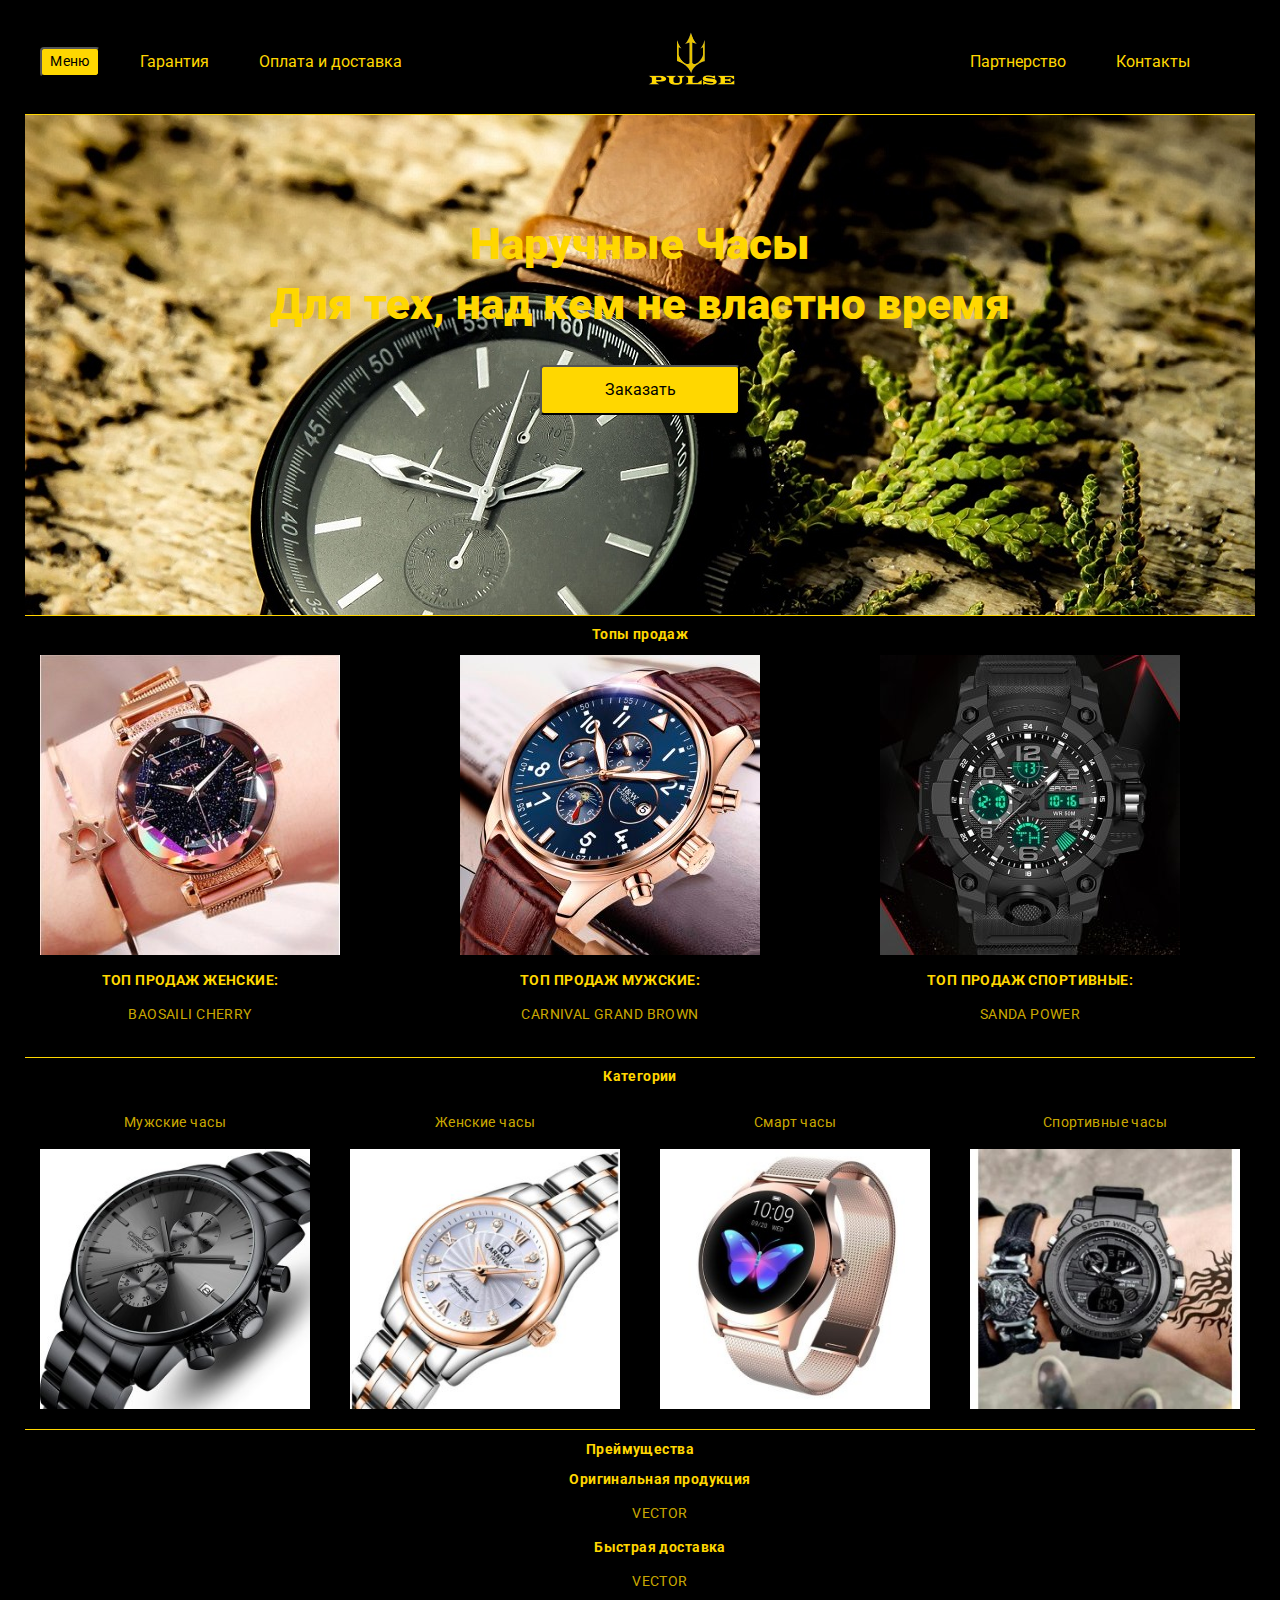
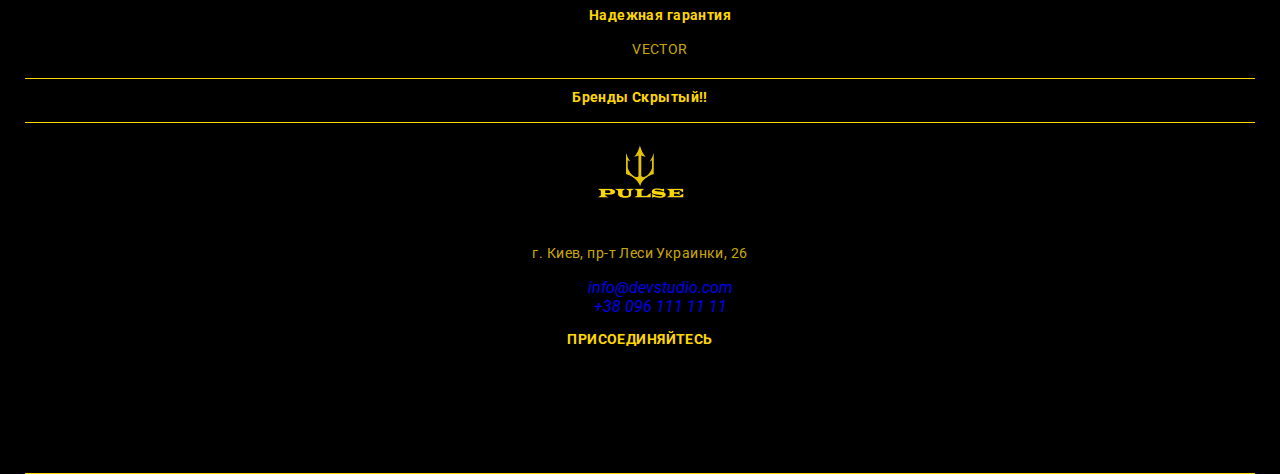
==== index.html @ 9d77862f "Позиционирование фильтров" ====
<!DOCTYPE html>
<html lang="ru">
<head>
    <meta charset="UTF-8">
    <meta http-equiv="X-UA-Compatible" content="IE=edge">
    <meta name="viewport" content="width=device-width, initial-scale=1.0">
    <title>Document</title>
    <link rel="stylesheet" href="https://cdnjs.cloudflare.com/ajax/libs/modern-normalize/1.1.0/modern-normalize.min.css">
    <link rel="stylesheet" href="./css/style.css">
    <link rel="preconnect" href="https://fonts.googleapis.com">
<link rel="preconnect" href="https://fonts.gstatic.com" crossorigin>
<link href="https://fonts.googleapis.com/css2?family=Roboto:wght@400;500;700;900&display=swap" rel="stylesheet">
</head>
<body>
    <Header class="header-position">
        <div class="container" >
        
            <nav class="navigation">
                <button class="header-button" type="button">
                    Меню
                </button>
                <ul class="nav-left">
                    <li class="nav-position" > <a href="">Гарантия</a></li>
                    <li class="nav-position"> <a href="">Оплата и доставка</a></li>
                 
                </ul>
              <a class="logo" href="./index.html">
                <img src="./icon/logo2.png" alt="Логотип Трезубец" width="100px" height="100px">
              </a>

                <ul class="nav-right">
                    <li class="nav-position"> <a href="">Партнерство</a></li>
                    <li class="nav-position"> <a href="">Контакты</a></li>
                </ul>
            </nav>

        
</div>
    </Header>

    <!-- HERO!!! -->
    <Section class="hero" >
            <div class="container">
                <div>
                    <h1 class="hero-title">Наручные Часы <br> Для тех, над кем не властно время</h1>
                </div>
                    
            <!-- <p class="hero-description">.</p> -->
            <button class="hero-button" type="button">Заказать</button>
        </div>
                </Section>
                <section>
            <div class="container">
            <h2>Топы продаж</h2>
            <div class="">
           <ul class="top">
               <li class="top-list"><a href="
                "><img src="./icon/girl.jpg" alt=""></a>
            <h3>ТОП ПРОДАЖ ЖЕНСКИЕ:</h3>
        <p>BAOSAILI CHERRY</p>
    </li>
    <li class="top-list"><a href="#"><img src="./icon/men.jpg" alt=""></a>
        <h3>ТОП ПРОДАЖ МУЖСКИЕ:</h3>
    <p>CARNIVAL GRAND BROWN</p>
</li>
<li class="top-list"><a href="#"> <img src="./icon/sport.jpg" alt=""></a>
    <h3>ТОП ПРОДАЖ СПОРТИВНЫЕ:</h3>
<p>SANDA POWER</p>
</li>
            </ul>
        </div>
        </div>
        </section>
   <div class="container">

    <section>
        <h2>Категории</h2>
        <ul class="filters">
            <il class="filters-img"> <a href="#"> 
            <p>Мужские часы </p>
                <img  src="./icon/cheetahmarsblack1-300x300.jpg" alt="" width="270px" height="260">
            </a></il>
            <il class="filters-img"> <a href="#"> 
            <p> Женские часы </p>
                <img  src="./icon/carnivalwhite2-300x300.jpg" alt="" width="270px" height="260">
            </a></il>
            <il class="filters-img"> <a href="#"> 
                <p> Смарт часы </p>
                <img  src="./icon/smartvipgirl4-300x300.jpg" alt="" width="270px" height="260">
            </a></il>
            <il class="filters-img"> <a href="#"> 
            <p>Спортивные часы  </p>
                <img  src="./icon/sandatattoo3-300x300.jpg" alt="" width="270px" height="260">
            </a></il>
        </ul>
    </section>
   </div>
<div class="container">
<section>
    <h2>Преймущества</h2>
    <ul>
        <li> 
            <h3>Оригинальная продукция </h3>
            <p>VECTOR</p>
        </li>
        <li> 
            <h3>Быстрая доставка</h3>
           <p>VECTOR</p>
        </li>
        <li> 
            <h3> Надежная гарантия </h3>
            <p>VECTOR</p>
        </li>
    </ul>
</section>

</div>
<div class="container">
    <section>
        <h2>Бренды Скрытый!!</h2>
        <ul>
            <li><a href="">

            </a></li>
            <li><a href="">

            </a></li>
            <li><a href="">

            </a></li>
        </ul>
    </section>
</div>
<div class="container">
    <footer class="my-footer">
        <div class="footer-content">
            <div>
                
                <a href="./index.html">
                    <img src="./icon/logo2.png" alt="Логотип Трезубец" width="100px" height="100px">
                  </a>

        <address>
            <p class="my-location">г. Киев, пр-т Леси Украинки, 26</p>
            <ul class="contacts-footer">
                <li><a class="contact-footer" href="mailto:info@devstudio.com;">info@devstudio.com</a></li>
                <li> <a class="contact-footer" href="tel:+380961111111;">+38 096 111 11 11</a></li>
            </ul>
        </address>
        </div>
        <div class="footer-icon">
            <h2>ПРИСОЕДИНЯЙТЕСЬ</h2>
            <ul class="icon-list-footer">
                <li><a class="footer-icon-list" href="#">
                        <svg width="20px" height="20px" class="network-footer">
                            <use href="./images/icons.svg#instagram" ></use>
                        </svg>
                    </a></li>
                <li><a class="footer-icon-list" href="#">
                        <svg width="20" height="20" class="network-footer">
                            <use href="./images/icons.svg#twitter"></use>
                        </svg>
                    </a></li>
                <li><a class="footer-icon-list" href="#">
                        <svg width="20px" height="20px" class="network-footer">
                            <use href="./images/icons.svg#facebook" ></use>
                        </svg>
                    </a></li>
                <li><a class="footer-icon-list" href="#">
                        <svg width="20px" height="20px" class="network-footer">
                            <use href="./images/icons.svg#linkedin" ></use>
                        </svg>
                    </a></li>
            </ul>
        </div>
        </div>
    </footer>
</div>
</body>
</html>
---- css/style.css ----
:root{
    --akcent-color:#ffd700;
    --secondary-txt-color:rgba(255,215, 0, 0.8);
    --hover-color:#020082;
    --bgc:#000;
   
}

body{
    background-color:var(--bgc);
    font-family: 'Roboto', sans-serif;
    text-align: center;

}

h2,h3{
color: var(--akcent-color);
font-style: normal;
font-weight: 700;
font-size: 14px;
line-height: 1.14;
letter-spacing: 0.03em;
}
h1{
   color: var(--akcent-color);
font-style: normal;
font-weight: 900;
font-size: 44px;
line-height:1.36;

}

p{
    color: rgba(255,215, 0, 0.8);
    font-family: 'Roboto';
font-style: normal;
font-weight: 400;
font-size: 14px;
line-height: 1.71;
letter-spacing: 0.03em;
}

ul {list-style: none;
    margin-top: 0px;
    
}
a{
    text-decoration: none; 
}

.container{
    display: inline-block;
    width: 1230px;
    margin-left: auto;
    margin-right: auto;
    padding-left: 15px;
    padding-right: 15px;
    /* padding-top: 15px; */
    margin: 0,auto;
    border-bottom: 1px solid var(--akcent-color);


}
.header-button{
    font-family: 'Roboto';
    font-style: normal;
    font-weight: 400;
    font-size: 14px;
    line-height: 1.71;
    letter-spacing: 0.03em;

    cursor: pointer;
    width: 60px;
    height: 30px;
    background-color: var(--akcent-color);
    color:var(--bgc);
    border-radius: 4px;
}
.header-button:hover,.header-button:focus{
    color: var(--hover-color);
    border: solid 1px var(--hover-color);
}
.header-position{
    padding-top: 10px;
    margin-left: auto;
    margin-right: auto;
    display:flex;
    align-items: center;
    
}
.navigation{
    margin-left: auto;
    margin-right: auto;
    display: flex;
    align-items:center;
}

.logo{

    margin-left: auto;
    margin-right: auto;
    
}

.nav-left{
    display:flex;
    margin-right: 100px;
    margin-bottom: 0px;
}

.nav-right{
    display:flex;
    margin-bottom: 0px;
    margin-left: 100px;

}
.nav-position{
    margin-right:50px;
    }
    .nav-position a{
        color: var(--akcent-color);
    }
    .nav-position a:hover,.nav-position a:focus{
        color:var(--hover-color);
    }

                                        /* HERO!!!! */
.hero{
    background-image:url(/icon/hero-bgc.jpg);
    height: 500px;
    display:inline-block;
    margin-left: auto;
    margin-right: auto;
    text-align:center;

}

.hero-title{
    margin-top: 100px;
    margin-bottom: 30px;
    display:inline-block;
    
    
    margin-left: auto;
    margin-right: auto;
}
.hero-button{
display: inline-block;
margin-bottom: 200px;
margin-left: auto;
    margin-right: auto;
    cursor: pointer;
    width: 200px;
    height: 50px;
    background-color: var(--akcent-color);
    color:var(--bgc);
    border-radius: 4px;
}

                     /* TOP!!!!!! */
.top{
    display: flex;
    margin-left: auto;
    margin-right: auto;
    padding-left: 0px;
   
}
.top-list{
    margin-right: 120px;
}
.top-list:nth-child(3){
    margin-right: 0px;
}
 
                                          /* Категории!!!!!!!!! */

.filters{
    display: flex;
    padding-left: 0px;
    margin-left: auto;
    margin-right: auto;
}
.filters-img{
    margin-right: 40px;
}
.filters-img:last-child{
margin-right: 0px;
}
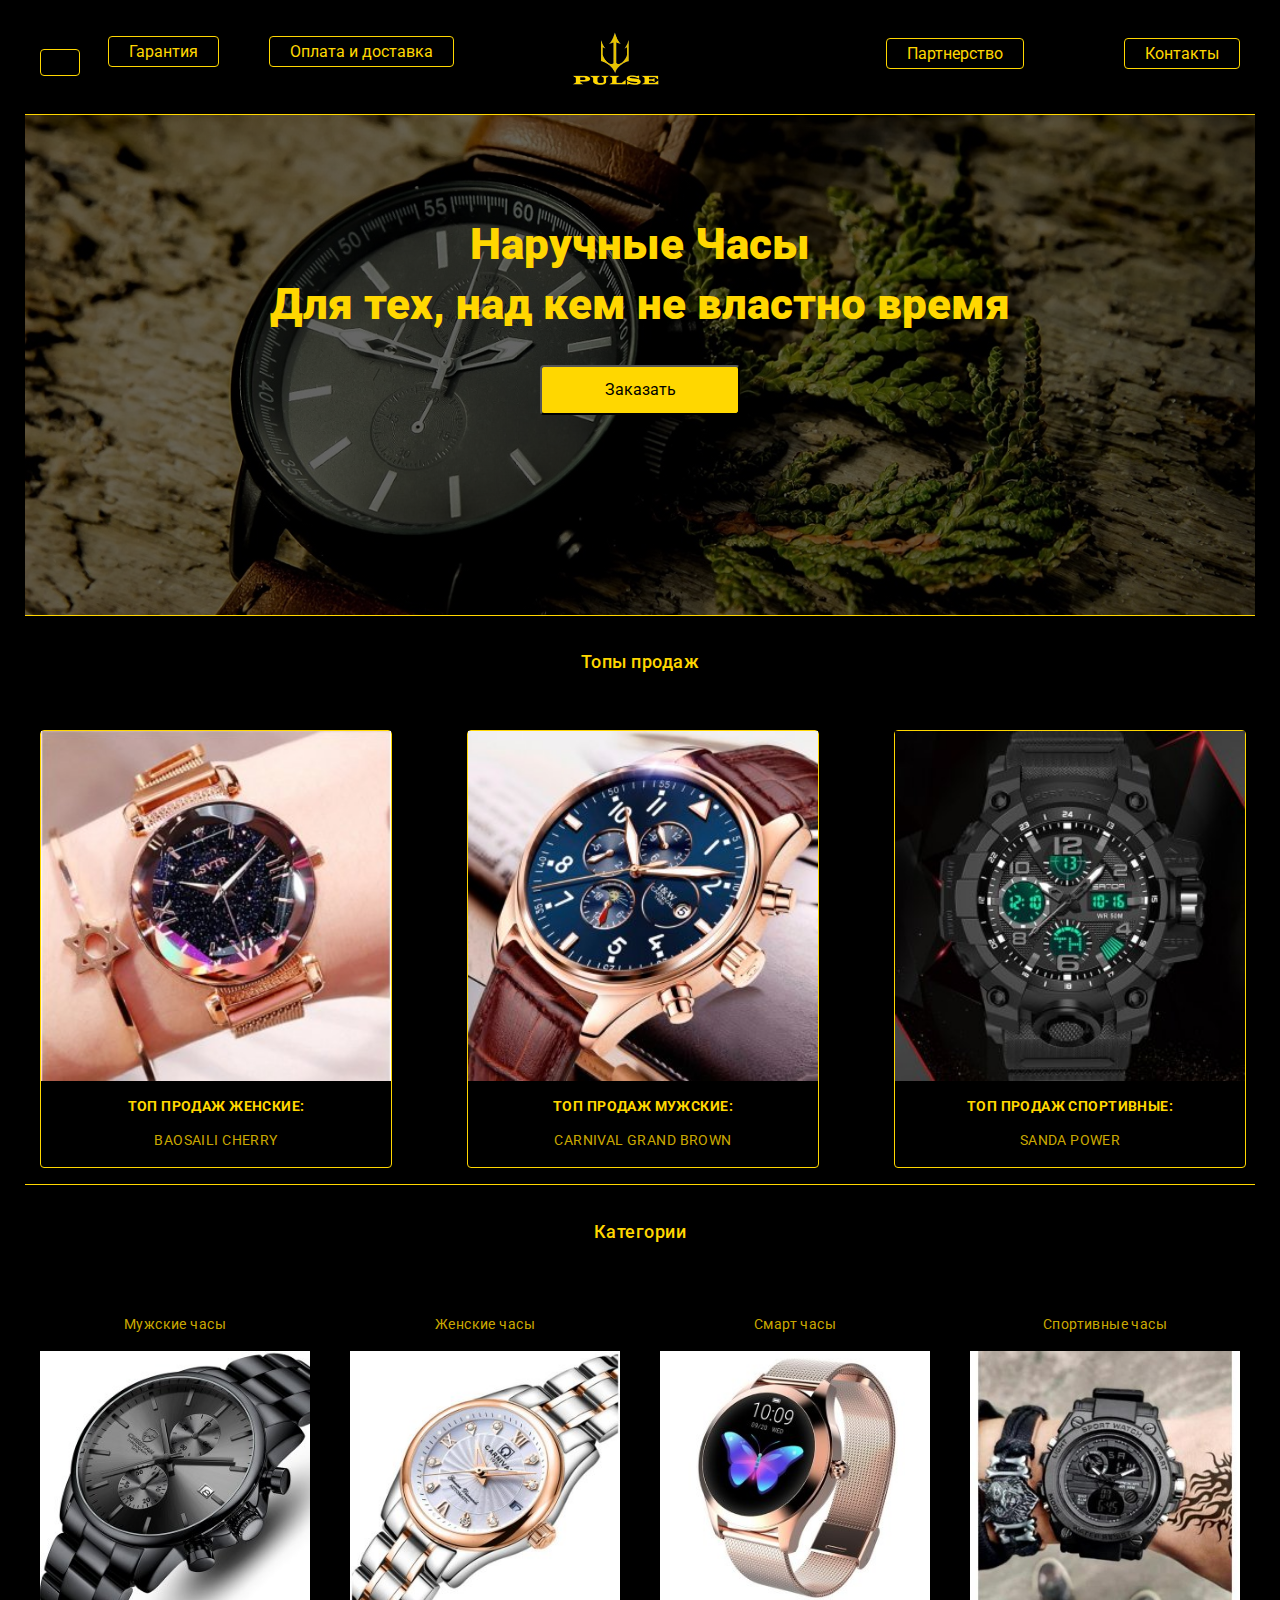
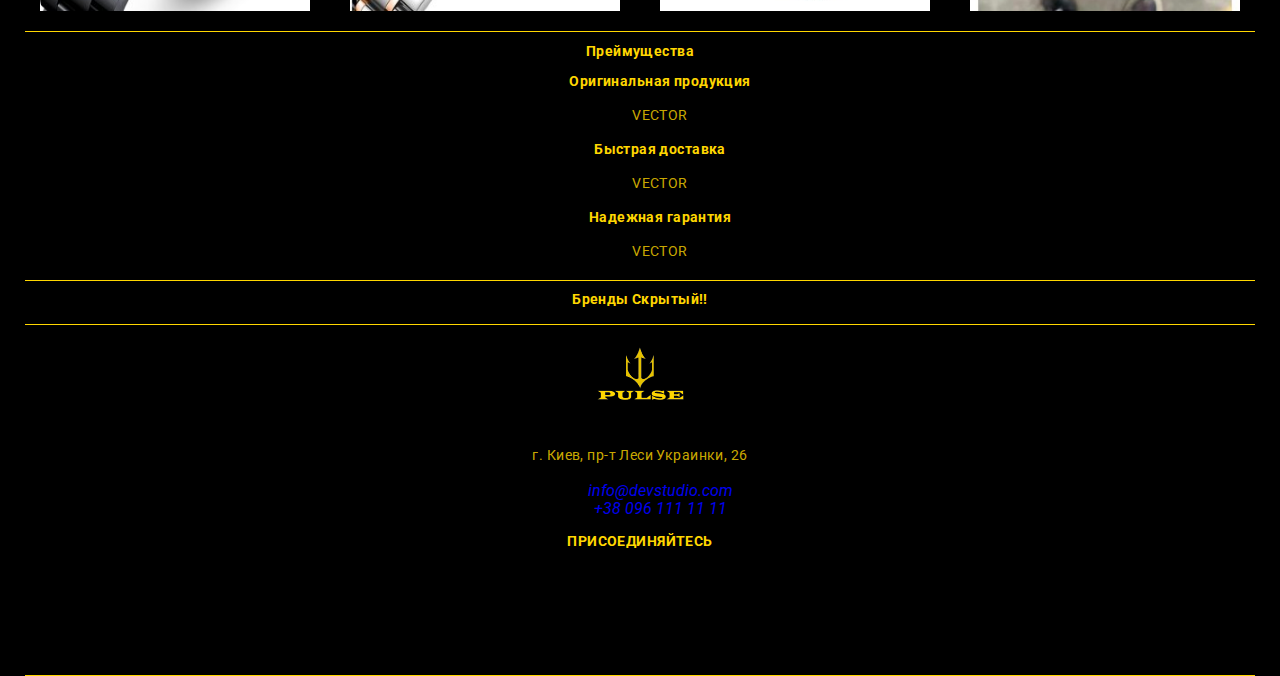
==== commit 0dcdb5a7: "Позиционирование по макету." ====
--- a/index.html
+++ b/index.html
@@ -17,11 +17,11 @@
         
             <nav class="navigation">
                 <button class="header-button" type="button">
-                    Меню
+                    
                 </button>
                 <ul class="nav-left">
-                    <li class="nav-position" > <a href="">Гарантия</a></li>
-                    <li class="nav-position"> <a href="">Оплата и доставка</a></li>
+                    <li class="nav-position garanty" > <a class="nav-garanty button" href="">Гарантия</a></li>
+                    <li class="nav-position dilevery"> <a class="nav-dilevery button" href="">Оплата и доставка</a></li>
                  
                 </ul>
               <a class="logo" href="./index.html">
@@ -29,8 +29,8 @@
               </a>
 
                 <ul class="nav-right">
-                    <li class="nav-position"> <a href="">Партнерство</a></li>
-                    <li class="nav-position"> <a href="">Контакты</a></li>
+                    <li class="nav-position "> <a class="nav-partner button" href="">Партнерство</a></li>
+                    <li class="nav-position "> <a class="nav-contact button" href="">Контакты</a></li>
                 </ul>
             </nav>
 
@@ -51,31 +51,30 @@
                 </Section>
                 <section>
             <div class="container">
-            <h2>Топы продаж</h2>
-            <div class="">
+            <h2 class="top-titile">Топы продаж</h2>
+
            <ul class="top">
                <li class="top-list"><a href="
-                "><img src="./icon/girl.jpg" alt=""></a>
-            <h3>ТОП ПРОДАЖ ЖЕНСКИЕ:</h3>
+                "><img src="./icon/girl.jpg" alt="Часы Женские" width="350px" height="350px" ></a>
+            <h3 >ТОП ПРОДАЖ ЖЕНСКИЕ:</h3>
         <p>BAOSAILI CHERRY</p>
     </li>
-    <li class="top-list"><a href="#"><img src="./icon/men.jpg" alt=""></a>
+    <li class="top-list"><a href="#"><img src="./icon/men.jpg" alt="Часы Мужские" width="350px" height="350px"></a>
         <h3>ТОП ПРОДАЖ МУЖСКИЕ:</h3>
     <p>CARNIVAL GRAND BROWN</p>
 </li>
-<li class="top-list"><a href="#"> <img src="./icon/sport.jpg" alt=""></a>
+<li class="top-list"><a href="#"> <img src="./icon/sport.jpg" alt="Часы Спортивные" width="350px" height="350px"></a>
     <h3>ТОП ПРОДАЖ СПОРТИВНЫЕ:</h3>
 <p>SANDA POWER</p>
 </li>
             </ul>
-        </div>
+        
         </div>
         </section>
    <div class="container">
-
-    <section>
-        <h2>Категории</h2>
-        <ul class="filters">
+    <section class="filters" >
+        <h2 class="filters-title">Категории</h2>
+        <ul class="filters-list">
             <il class="filters-img"> <a href="#"> 
             <p>Мужские часы </p>
                 <img  src="./icon/cheetahmarsblack1-300x300.jpg" alt="" width="270px" height="260">
--- a/css/style.css
+++ b/css/style.css
@@ -47,6 +47,26 @@
 a{
     text-decoration: none; 
 }
+.button{
+    width: 40px;
+    height: 27px;
+    border:1px solid var(--akcent-color);
+    border-radius: 4px;
+    padding: 10px 20px;
+}
+.button:hover,.button:focus{
+color: var(--hover-color);
+border-color: var(--hover-color);
+}
+
+.header-position{
+    padding-top: 10px;
+    margin-left: auto;
+    margin-right: auto;
+    display:flex;
+    align-items: center;
+    
+}
 
 .container{
     display: inline-block;
@@ -55,7 +75,6 @@
     margin-right: auto;
     padding-left: 15px;
     padding-right: 15px;
-    /* padding-top: 15px; */
     margin: 0,auto;
     border-bottom: 1px solid var(--akcent-color);
 
@@ -69,10 +88,13 @@
     line-height: 1.71;
     letter-spacing: 0.03em;
 
+    margin-right: 28px;
     cursor: pointer;
-    width: 60px;
-    height: 30px;
-    background-color: var(--akcent-color);
+    width: 40px;
+    height: 27px;
+
+   border: 1px solid var(--akcent-color);
+   background-color:var(--bgc);
     color:var(--bgc);
     border-radius: 4px;
 }
@@ -80,14 +102,7 @@
     color: var(--hover-color);
     border: solid 1px var(--hover-color);
 }
-.header-position{
-    padding-top: 10px;
-    margin-left: auto;
-    margin-right: auto;
-    display:flex;
-    align-items: center;
-    
-}
+
 .navigation{
     margin-left: auto;
     margin-right: auto;
@@ -95,28 +110,60 @@
     align-items:center;
 }
 
+.garanty{
+    margin-right: 50px;
+}
+.nav-garanty{
+    width: 100px;
+    height: 26px;
+padding:5px 20px ;
+}
+.dilevery{
+    /* margin-right: 120px; */
+}
+.nav-dilevery{
+padding:5px 20px ;
+
+}
+
 .logo{
 
-    margin-left: auto;
-    margin-right: auto;
+    margin-right:auto;
+    margin-left: auto;
     
 }
 
 .nav-left{
     display:flex;
-    margin-right: 100px;
-    margin-bottom: 0px;
+ padding:0px;
+ margin-bottom: 20px;
 }
 
 .nav-right{
     display:flex;
-    margin-bottom: 0px;
-    margin-left: 100px;
-
-}
+    margin-left: auto;
+    padding: 0px;
+    
+
+}
+.nav-partner{
+   margin-right: 100px;
+    padding:5px 20px ;
+
+}
+.nav-contact{
+    padding:5px 20px ;
+
+}
+
+
 .nav-position{
-    margin-right:50px;
+   padding:0 px
+   ;
     }
+
+
+
     .nav-position a{
         color: var(--akcent-color);
     }
@@ -126,11 +173,16 @@
 
                                         /* HERO!!!! */
 .hero{
-    background-image:url(/icon/hero-bgc.jpg);
+    
+    
+    background-image:  linear-gradient(rgba(0, 0, 0, 0.6),rgba(0, 0, 0, 0.6)),url(/icon/hero-bgc.jpg) ;
+    background-repeat: no-repeat;
+    background-position: center;
+    background-size: cover;
+
     height: 500px;
     display:inline-block;
-    margin-left: auto;
-    margin-right: auto;
+   
     text-align:center;
 
 }
@@ -165,16 +217,44 @@
     padding-left: 0px;
    
 }
+.top-titile{
+    font-family: 'Roboto';
+    font-style: normal;
+    font-weight: 500;
+    font-size: 18px;
+    line-height: 1.9;
+    letter-spacing: 0.03em;
+    margin-top: 30px;
+    margin-bottom: 50px;
+}
 .top-list{
-    margin-right: 120px;
+    margin-right: 75px;
+    border: solid 1px var(--akcent-color);
+    border-radius: 4px;
 }
 .top-list:nth-child(3){
     margin-right: 0px;
 }
  
                                           /* Категории!!!!!!!!! */
-
 .filters{
+    
+    margin-left: auto;
+    margin-right: auto;
+}
+.filters-title{
+    font-family: 'Roboto';
+    font-style: normal;
+    font-weight: 500;
+    font-size: 18px;
+    line-height: 1.9;
+    letter-spacing: 0.03em;
+    margin-top: 30px;
+    margin-bottom: 50px;
+
+}
+
+.filters-list{
     display: flex;
     padding-left: 0px;
     margin-left: auto;
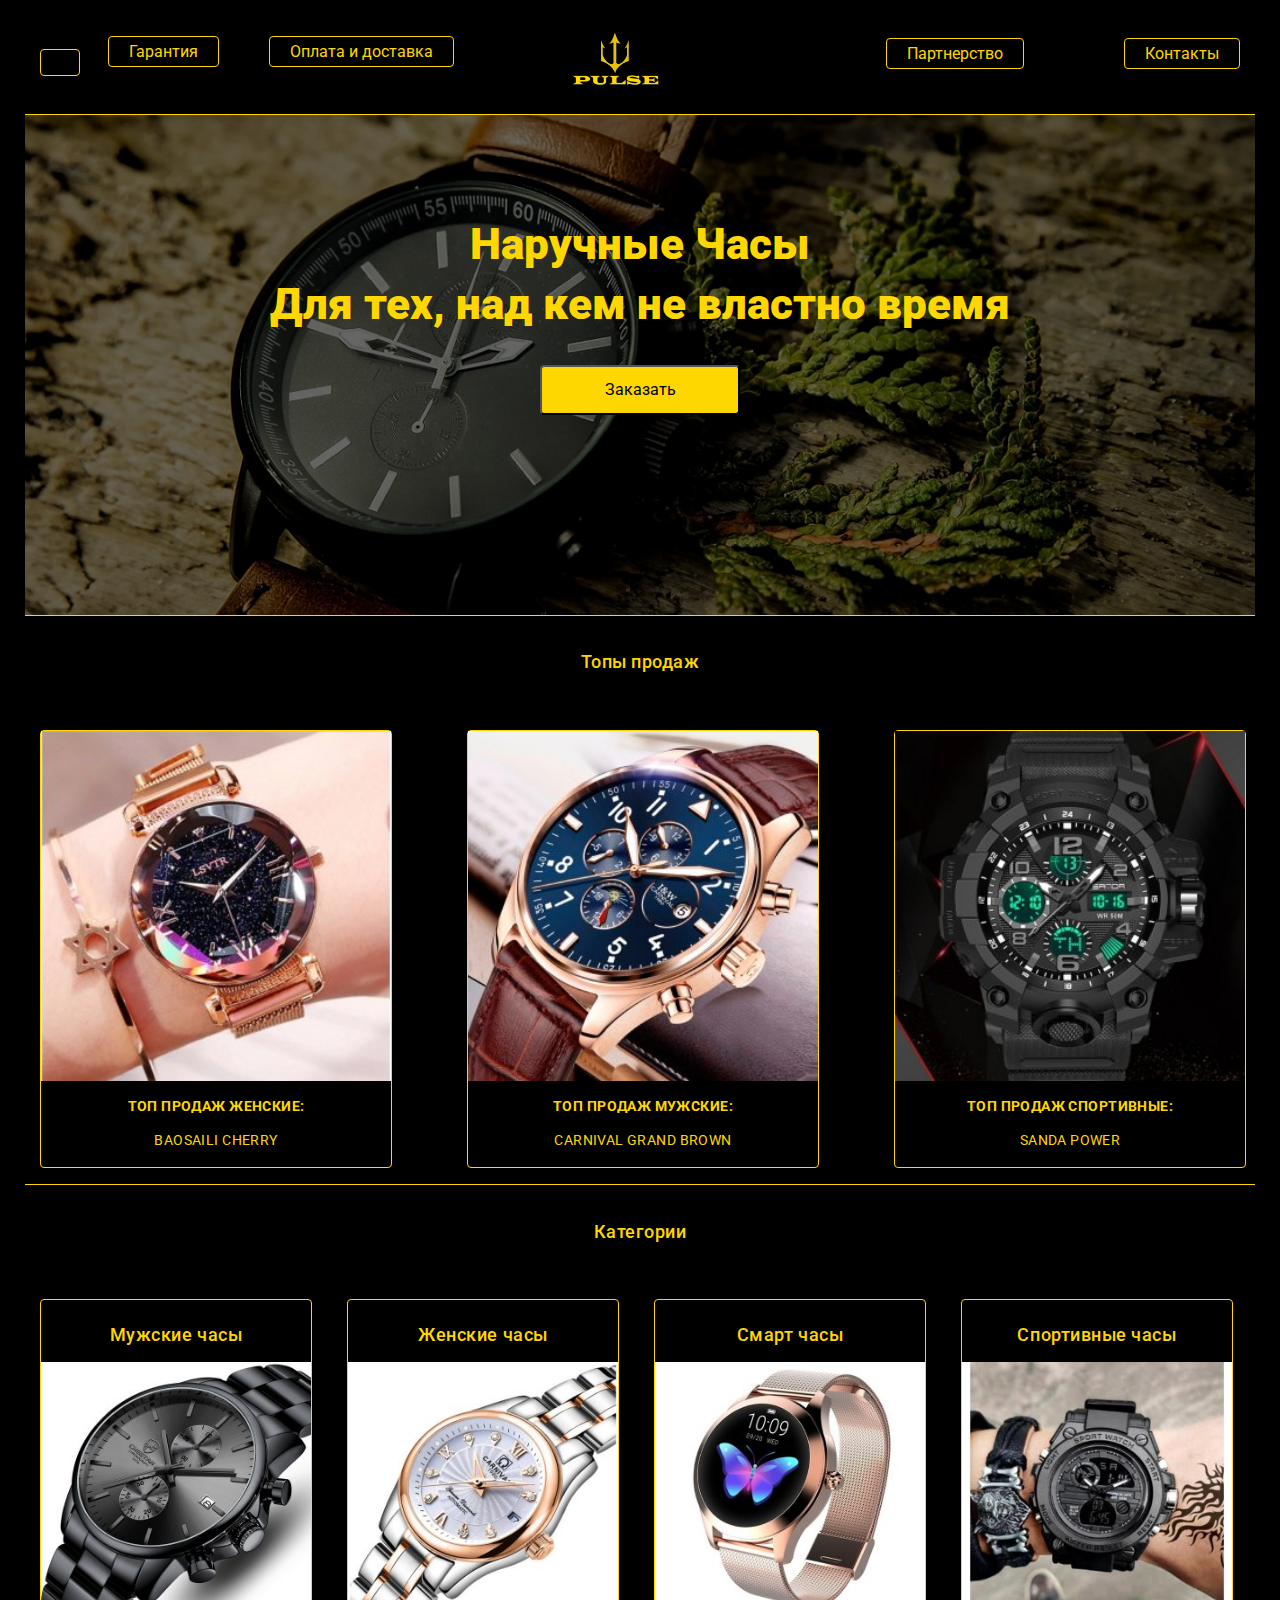
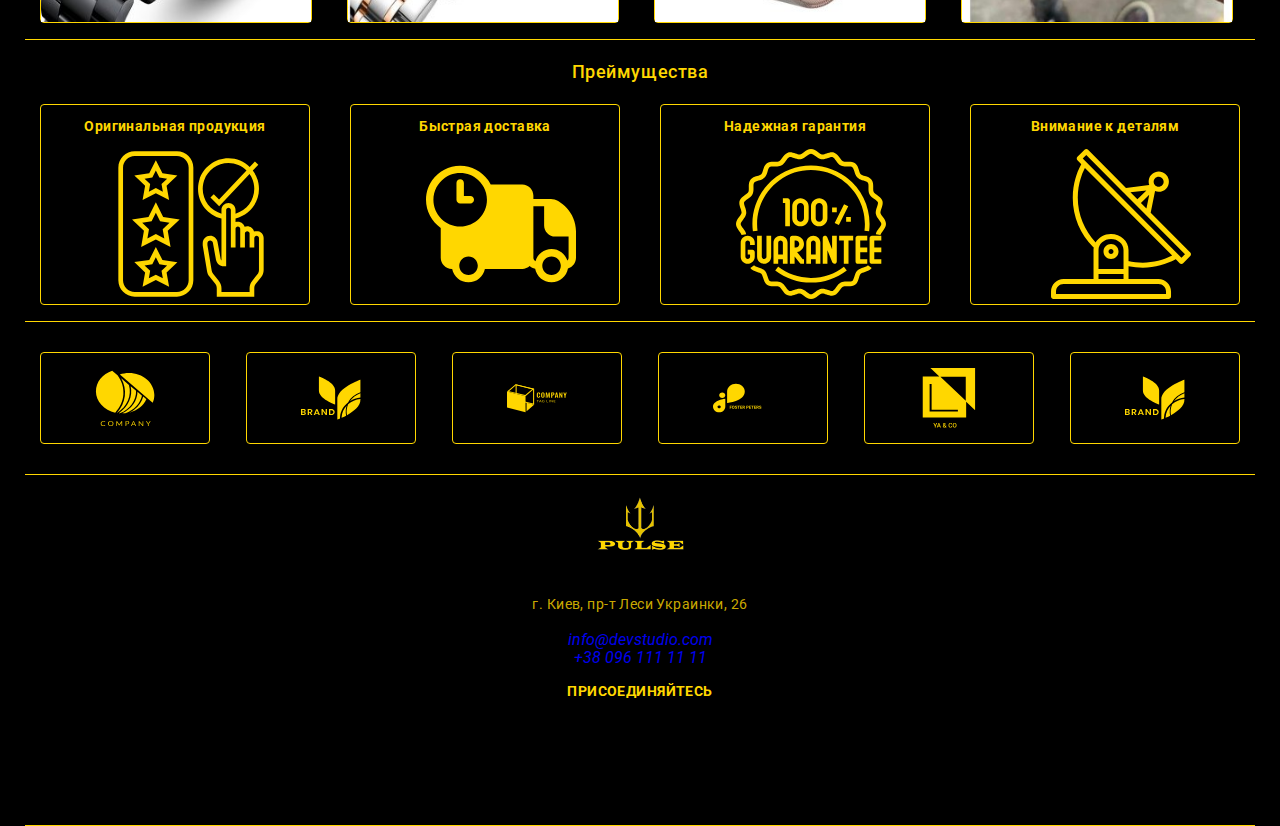
==== commit 5d23d414: "Закончен блок бренды" ====
--- a/index.html
+++ b/index.html
@@ -51,89 +51,152 @@
                 </Section>
                 <section>
             <div class="container">
-            <h2 class="top-titile">Топы продаж</h2>
+            <h2 class="top-titile  title">Топы продаж</h2>
 
            <ul class="top">
-               <li class="top-list"><a href="
-                "><img src="./icon/girl.jpg" alt="Часы Женские" width="350px" height="350px" ></a>
-            <h3 >ТОП ПРОДАЖ ЖЕНСКИЕ:</h3>
-        <p>BAOSAILI CHERRY</p>
+               <li class="top-list"><a class="top-link" href="
+                "><img src="./icon/girl.jpg" alt="Часы Женские" width="350px" height="350px" >
+            <h3  class="top-kard"  >ТОП ПРОДАЖ ЖЕНСКИЕ:</h3>
+        <p class="top-deskription" >BAOSAILI CHERRY</p>
+    </a>
     </li>
-    <li class="top-list"><a href="#"><img src="./icon/men.jpg" alt="Часы Мужские" width="350px" height="350px"></a>
-        <h3>ТОП ПРОДАЖ МУЖСКИЕ:</h3>
-    <p>CARNIVAL GRAND BROWN</p>
+    <li class="top-list"><a class="top-link" href="#"><img src="./icon/men.jpg" alt="Часы Мужские" width="350px" height="350px">
+        <h3 class="top-kard" >ТОП ПРОДАЖ МУЖСКИЕ:</h3>
+    <p class="top-deskription" >CARNIVAL GRAND BROWN</p>
+</a>
 </li>
-<li class="top-list"><a href="#"> <img src="./icon/sport.jpg" alt="Часы Спортивные" width="350px" height="350px"></a>
-    <h3>ТОП ПРОДАЖ СПОРТИВНЫЕ:</h3>
-<p>SANDA POWER</p>
+<li class="top-list"><a class="top-link" href="#"> <img src="./icon/sport.jpg" alt="Часы Спортивные" width="350px" height="350px">
+    <h3 class="top-kard" >ТОП ПРОДАЖ СПОРТИВНЫЕ:</h3>
+<p class="top-deskription" >SANDA POWER</p>
+</a>
 </li>
             </ul>
         
         </div>
         </section>
-   <div class="container">
-    <section class="filters" >
-        <h2 class="filters-title">Категории</h2>
+        <section class="filters" >
+        <div class="container">
+        <h2 class="filters-title title">Категории</h2>
         <ul class="filters-list">
-            <il class="filters-img"> <a href="#"> 
-            <p>Мужские часы </p>
-                <img  src="./icon/cheetahmarsblack1-300x300.jpg" alt="" width="270px" height="260">
-            </a></il>
-            <il class="filters-img"> <a href="#"> 
-            <p> Женские часы </p>
-                <img  src="./icon/carnivalwhite2-300x300.jpg" alt="" width="270px" height="260">
-            </a></il>
-            <il class="filters-img"> <a href="#"> 
-                <p> Смарт часы </p>
-                <img  src="./icon/smartvipgirl4-300x300.jpg" alt="" width="270px" height="260">
-            </a></il>
-            <il class="filters-img"> <a href="#"> 
-            <p>Спортивные часы  </p>
-                <img  src="./icon/sandatattoo3-300x300.jpg" alt="" width="270px" height="260">
+            <il class="filters-obgect"> <a  class="filters-link" href="#"> 
+            <p  class="filters-description title">Мужские часы </p>
+                <img class="filters-img" src="./icon/cheetahmarsblack1-300x300.jpg" alt="" width="270px" height="260">
+            </a></il>
+            <il class="filters-obgect"> <a class="filters-link" href="#"> 
+            <p class="filters-description title"> Женские часы </p>
+                <img class="filters-img" src="./icon/carnivalwhite2-300x300.jpg" alt="" width="270px" height="260">
+            </a></il>
+            <il class="filters-obgect"> <a class="filters-link" href="#"> 
+                <p class="filters-description title"> Смарт часы </p>
+                <img class="filters-img" src="./icon/smartvipgirl4-300x300.jpg" alt="" width="270px" height="260">
+            </a></il>
+            <il class="filters-obgect"> <a class="filters-link" href="#"> 
+            <p class="filters-description title">Спортивные часы  </p>
+                <img class="filters-img" src="./icon/sandatattoo3-300x300.jpg" alt="" width="270px" height="260">
             </a></il>
         </ul>
+    </div>
     </section>
-   </div>
-<div class="container">
-<section>
-    <h2>Преймущества</h2>
-    <ul>
-        <li> 
-            <h3>Оригинальная продукция </h3>
-            <p>VECTOR</p>
-        </li>
-        <li> 
-            <h3>Быстрая доставка</h3>
-           <p>VECTOR</p>
-        </li>
-        <li> 
-            <h3> Надежная гарантия </h3>
-            <p>VECTOR</p>
+    <section class="advantages" >
+    <div class="container">
+    <h2 class="advantages-title title" >Преймущества</h2>
+    <ul class="advantages-list">
+        <li class="advantages-card"> 
+            <h3  class="advantages-deskription">Оригинальная продукция </h3>
+            <div class="advantages-svg">
+                <svg>
+                    <use class="advantages-icon" href="./svg/sprite.svg#product-best">
+                        
+                    </use>
+                </svg>
+            </div>
+        </li>
+        <li class="advantages-card"> 
+            <h3 class="advantages-deskription">Быстрая доставка</h3>
+           <div class="advantages-svg">
+            <svg>
+                <use class="advantages-icon" href="./svg/sprite.svg#delivery">
+                
+                </use>
+            </svg>
+           </div>
+        </li>
+        <li class="advantages-card"> 
+            <h3 class="advantages-deskription"> Надежная гарантия </h3>
+            <div class="advantages-svg">
+                <svg>
+                    <use class="advantages-icon" href="./svg/sprite.svg#guarantee">
+                        
+                    </use>
+                </svg>
+            </div>
+        </li>
+        <li class="advantages-card"> 
+            <h3 class="advantages-deskription"> Внимание к деталям </h3>
+            <div class="advantages-svg">
+                <svg>
+                    <use class="advantages-icon" href="./svg/sprite.svg#antenna">
+                        
+                    </use>
+                </svg>
+            </div>
         </li>
     </ul>
+</div>
 </section>
 
-</div>
-<div class="container">
-    <section>
-        <h2>Бренды Скрытый!!</h2>
-        <ul>
-            <li><a href="">
-
-            </a></li>
-            <li><a href="">
-
-            </a></li>
-            <li><a href="">
-
+<section class="brand">
+        <div class="container">
+        <h2 class="visually-hidden " >Бренды Скрытый!!</h2>
+        <ul class="brand-list">
+            <li class="brand-card" >
+
+                <a class="brand-link"  href="">
+
+                  
+<svg class="brand-logo" >
+    <use  href="./svg/sprite.svg#gr1"  ></use>
+</svg>
+
+            </a>
+        </li>
+
+            <li class="brand-card"><a class="brand-link" href="">
+                <svg class="brand-logo">
+                    <use  href="./svg/sprite.svg#gr2"  ></use>
+                </svg>
+            </a></li>
+
+            <li class="brand-card"><a class="brand-link" href="">
+                <svg class="brand-logo">
+                    <use  href="./svg/sprite.svg#gr3"  ></use>
+                </svg>
+            </a></li>
+
+            <li class="brand-card"><a class="brand-link" href="">
+                <svg class="brand-logo">
+                    <use  href="./svg/sprite.svg#gr4"  ></use>
+                </svg>
+            </a></li>
+
+            <li class="brand-card"><a class="brand-link" href="">
+                <svg class="brand-logo">
+                    <use  href="./svg/sprite.svg#gr5"  ></use>
+                </svg>
+            </a></li>
+
+            <li class="brand-card"><a class="brand-link" href="">
+                <svg class="brand-logo">
+                    <use  href="./svg/sprite.svg#gr2"  ></use>
+                </svg>
             </a></li>
         </ul>
+    </div>
     </section>
-</div>
 <div class="container">
     <footer class="my-footer">
-        <div class="footer-content">
-            <div>
+      
+            <div class="footer-content">
                 
                 <a href="./index.html">
                     <img src="./icon/logo2.png" alt="Логотип Трезубец" width="100px" height="100px">
@@ -172,7 +235,7 @@
                     </a></li>
             </ul>
         </div>
-        </div>
+        
     </footer>
 </div>
 </body>
--- a/css/style.css
+++ b/css/style.css
@@ -1,9 +1,9 @@
 :root{
     --akcent-color:#ffd700;
     --secondary-txt-color:rgba(255,215, 0, 0.8);
-    --hover-color:#020082;
+    --hover-color:red;
     --bgc:#000;
-   
+    /* #020082 */
 }
 
 body{
@@ -42,6 +42,7 @@
 
 ul {list-style: none;
     margin-top: 0px;
+    padding-left: 0px;
     
 }
 a{
@@ -57,6 +58,29 @@
 .button:hover,.button:focus{
 color: var(--hover-color);
 border-color: var(--hover-color);
+}
+
+.visually-hidden {
+    position: absolute;
+    width: 1px;
+    height: 1px;
+    margin: -1px;
+    border: 0;
+    padding: 0;
+    white-space: nowrap;
+    clip-path: inset(100%);
+    clip: rect(0 0 0 0);
+    overflow: hidden;
+  }
+
+.title{
+    font-family: 'Roboto';
+    font-style: normal;
+    font-weight: 500;
+    font-size: 18px;
+    line-height: 1.9;
+    letter-spacing: 0.03em;
+
 }
 
 .header-position{
@@ -156,13 +180,10 @@
 
 }
 
-
 .nav-position{
    padding:0 px
    ;
     }
-
-
 
     .nav-position a{
         color: var(--akcent-color);
@@ -218,51 +239,155 @@
    
 }
 .top-titile{
-    font-family: 'Roboto';
-    font-style: normal;
-    font-weight: 500;
-    font-size: 18px;
-    line-height: 1.9;
-    letter-spacing: 0.03em;
     margin-top: 30px;
     margin-bottom: 50px;
 }
 .top-list{
     margin-right: 75px;
-    border: solid 1px var(--akcent-color);
-    border-radius: 4px;
+   
 }
 .top-list:nth-child(3){
     margin-right: 0px;
+}
+.top-link{
+    display: inline-block;
+    color: var(--akcent-color);
+    border: solid 1px currentColor ;
+    border-radius: 4px;
+}
+.top-link:hover,.top-link:focus{
+    color: var(--hover-color);
+    border:solid 1px currentColor ;
+}
+.top-kard{
+    color: currentColor;
+}
+.top-deskription{
+    color: currentColor;
 }
  
                                           /* Категории!!!!!!!!! */
 .filters{
-    
+
     margin-left: auto;
     margin-right: auto;
 }
 .filters-title{
-    font-family: 'Roboto';
-    font-style: normal;
-    font-weight: 500;
-    font-size: 18px;
-    line-height: 1.9;
-    letter-spacing: 0.03em;
+  
     margin-top: 30px;
     margin-bottom: 50px;
 
 }
 
+.filters-link{
+    display: inline-block;
+    border: solid 1px currentColor;
+    border-radius: 4px;
+    
+    color: var(--akcent-color);
+}
+
+.filters-link:hover,.filters-link:focus{
+color:var(--hover-color);
+
+   
+}
+.filters-description{
+    color: currentColor;
+}
+
 .filters-list{
     display: flex;
     padding-left: 0px;
     margin-left: auto;
     margin-right: auto;
 }
+.filters-obgect{
+    margin-right: 35px;
+ 
+}
+.filters-link:hover,.filters-link:focus {
+    border: solid 1px var(--hover-color) ;
+}
 .filters-img{
+    display:block;
+}
+
+
+.filters-obgect:last-child{
+margin-right: 0px;
+}
+                         /* ПРЕЙМУЩЕСТВА!!!!!! */
+.advantages-title{
+    text-align: center;
+}
+.advantages-list{
+    padding-left: 0px;
+display: flex;
+}
+.advantages-card{
     margin-right: 40px;
-}
-.filters-img:last-child{
-margin-right: 0px;
-}
+    width: 270px;
+    height: 260;
+    color: var(--akcent-color);
+    border: solid 1px currentColor;
+    border-radius: 4px;
+}
+.advantages-card:last-child{
+    margin-right: 0px;
+}
+.advantages-icon{
+    fill: var(--akcent-color);
+}
+.filters-description{
+    margin-bottom: 10px;
+
+}
+
+                  /* БРЕНДЫ!!!!!!!! */
+
+.brand{
+    margin-top: 30px;
+   
+}
+.brand-list{
+    display: flex;
+    margin-bottom: 30px;
+    
+    margin-right: auto;
+    margin-left: auto;
+}
+.brand-card{
+    display: flex;
+    
+    margin-right: 36px;
+}
+.brand-card:last-child {
+    margin-right: 0px;
+}
+.brand-link{
+   
+    display: flex;
+    justify-content: center;
+    width: 170px;
+    height: 92px;
+    color: var(--akcent-color);
+    border: solid 1px currentColor;
+    border-radius: 4px;
+   
+}
+.brand-link:hover,.brand-link:focus{
+    color: var(--hover-color);
+}
+
+.brand-logo{
+    display: inline-block;
+    margin-top: auto;
+    margin-bottom: auto;
+    width: 60px;
+    height: 60px;
+    fill: currentColor;
+}
+                                /* FOOTER!!!!!!!!! */
+
+                            
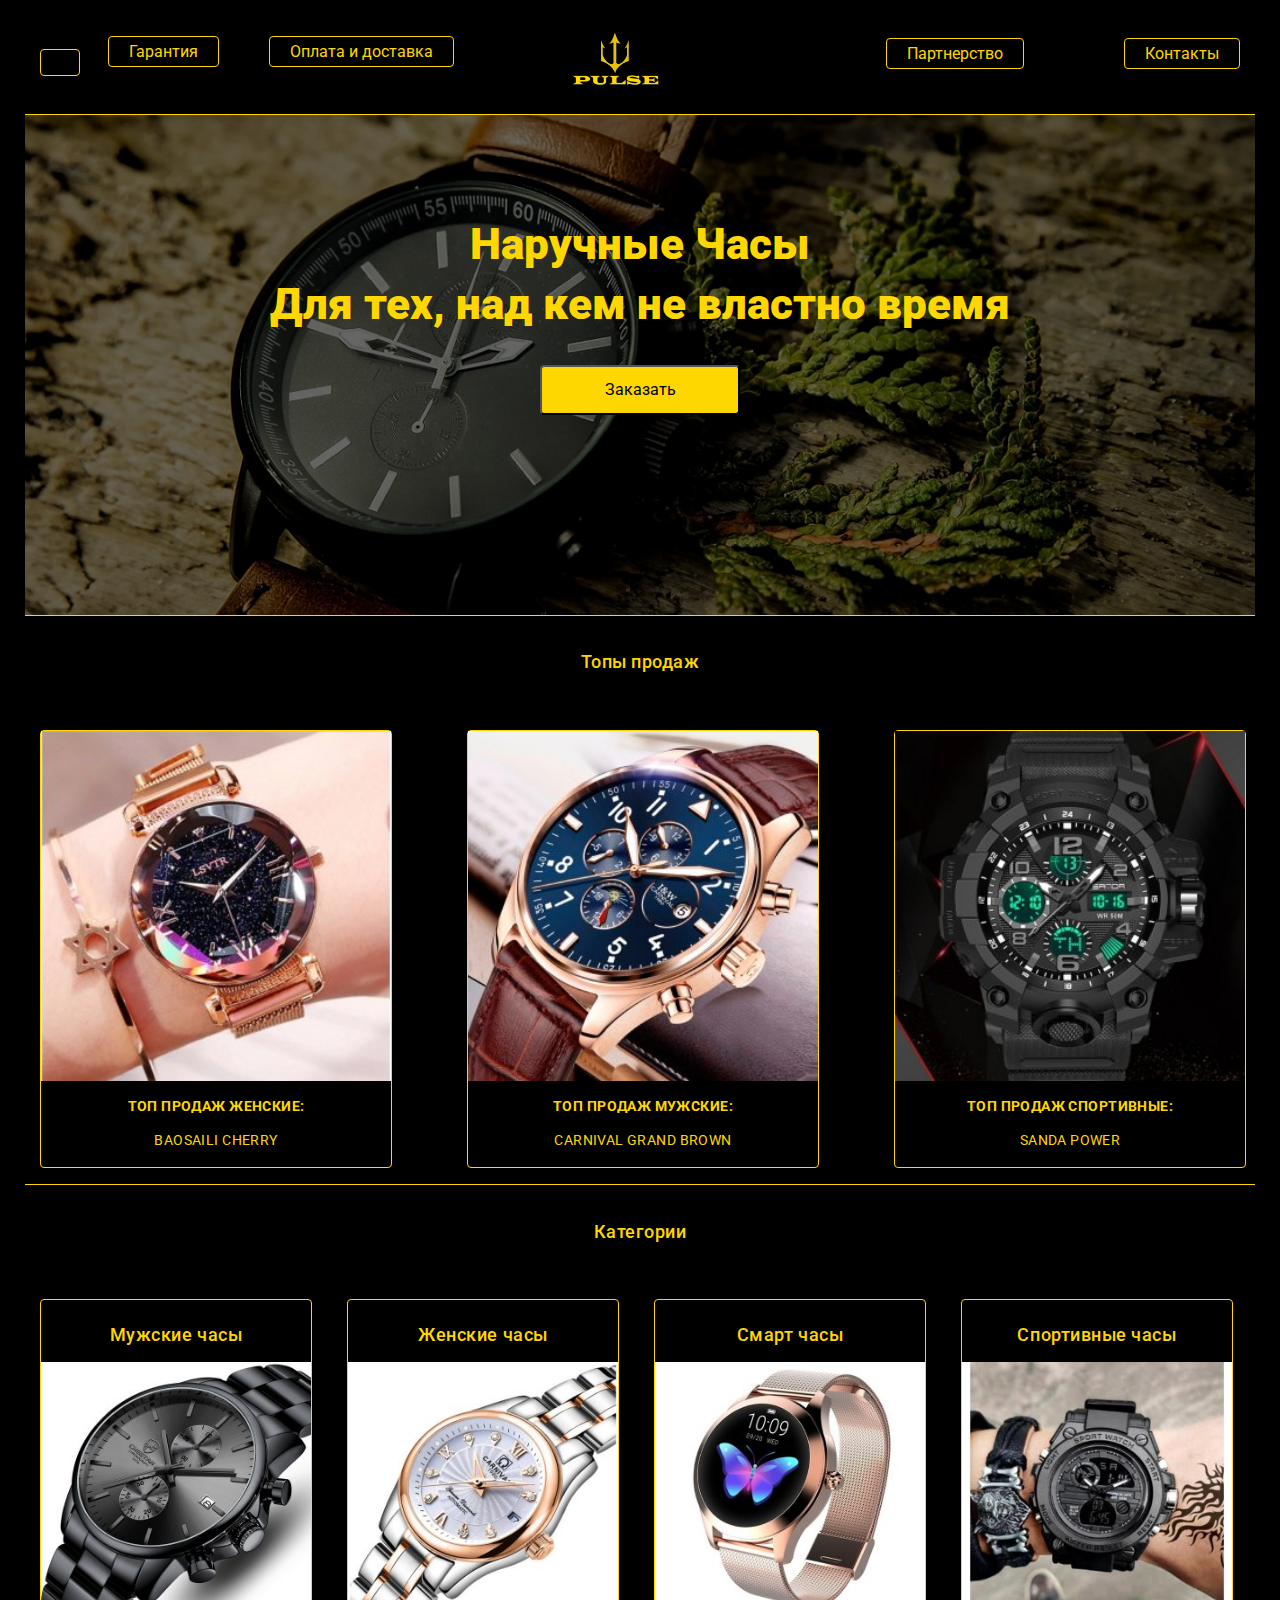
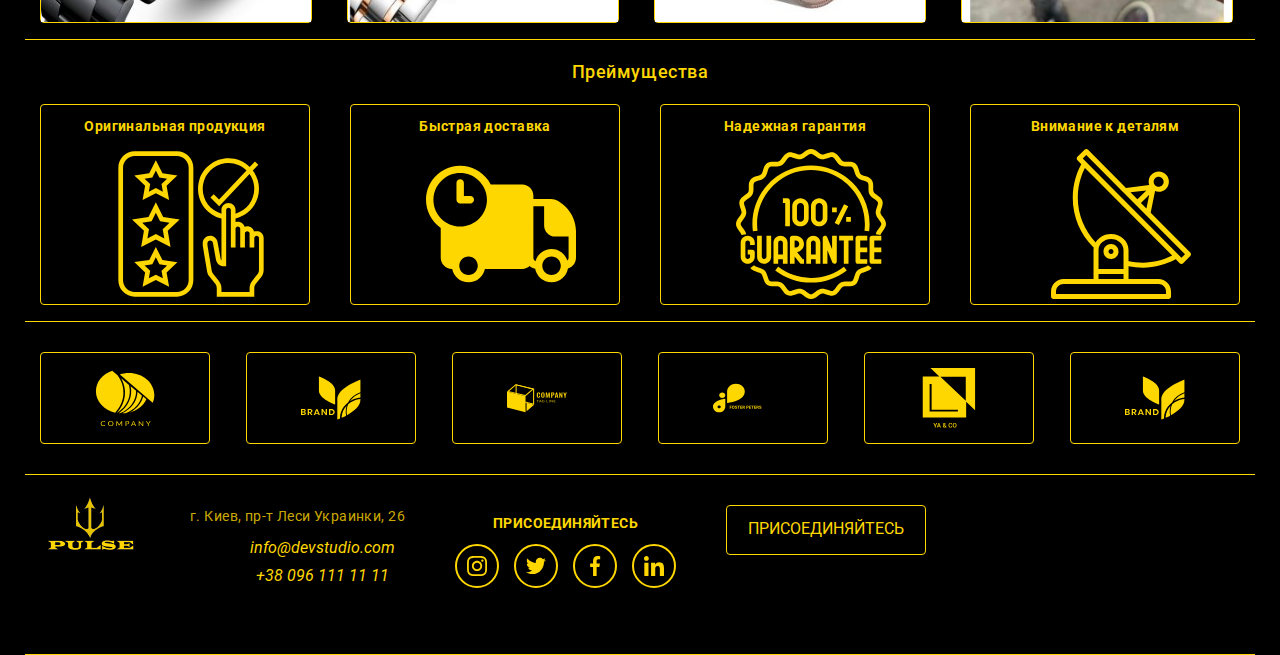
==== commit c99f5058: "Начало Оформления Футера" ====
--- a/index.html
+++ b/index.html
@@ -194,48 +194,51 @@
     </div>
     </section>
 <div class="container">
-    <footer class="my-footer">
-      
-            <div class="footer-content">
+    <footer class="footer">
+        <a class="footer-logo" href="./index.html">
+            <img src="./icon/logo2.png" alt="Логотип Трезубец" width="100px" height="100px">
+          </a>
+
+          
                 
-                <a href="./index.html">
-                    <img src="./icon/logo2.png" alt="Логотип Трезубец" width="100px" height="100px">
-                  </a>
-
-        <address>
-            <p class="my-location">г. Киев, пр-т Леси Украинки, 26</p>
+                
+        <address class="footer-address">
+            <p class="footer-location">г. Киев, пр-т Леси Украинки, 26</p>
             <ul class="contacts-footer">
-                <li><a class="contact-footer" href="mailto:info@devstudio.com;">info@devstudio.com</a></li>
-                <li> <a class="contact-footer" href="tel:+380961111111;">+38 096 111 11 11</a></li>
+                <li class="contact-footer"><a class="footer-send" href="mailto:info@devstudio.com;">info@devstudio.com</a></li>
+                <li class="contact-footer"> <a class="footer-send"  href="tel:+380961111111;">+38 096 111 11 11</a></li>
             </ul>
         </address>
-        </div>
-        <div class="footer-icon">
+        
+        <div class="footer-network-blok">
             <h2>ПРИСОЕДИНЯЙТЕСЬ</h2>
-            <ul class="icon-list-footer">
-                <li><a class="footer-icon-list" href="#">
-                        <svg width="20px" height="20px" class="network-footer">
-                            <use href="./images/icons.svg#instagram" ></use>
-                        </svg>
-                    </a></li>
-                <li><a class="footer-icon-list" href="#">
-                        <svg width="20" height="20" class="network-footer">
-                            <use href="./images/icons.svg#twitter"></use>
-                        </svg>
-                    </a></li>
-                <li><a class="footer-icon-list" href="#">
-                        <svg width="20px" height="20px" class="network-footer">
-                            <use href="./images/icons.svg#facebook" ></use>
-                        </svg>
-                    </a></li>
-                <li><a class="footer-icon-list" href="#">
-                        <svg width="20px" height="20px" class="network-footer">
-                            <use href="./images/icons.svg#linkedin" ></use>
+            <ul class="footer-list">
+                <li class="footer-card" ><a class="footer-link" href="#">
+                        <svg width="20px" height="20px" class="footer-network">
+                            <use  href="./svg/sprite.svg#instagram" ></use>
+                        </svg>
+                    </a></li>
+                <li class="footer-card" ><a class="footer-link" href="#">
+                        <svg width="20" height="20" class="footer-network">
+                            <use href="./svg/sprite.svg#twitter"></use>
+                        </svg>
+                    </a></li>
+                <li class="footer-card" ><a class="footer-link" href="#">
+                        <svg width="20px" height="20px" class="footer-network">
+                            <use href="./svg/sprite.svg#facebook" ></use>
+                        </svg>
+                    </a></li>
+                <li class="footer-card" ><a class="footer-link" href="#">
+                        <svg width="20px" height="20px" class="footer-network">
+                            <use href="./svg/sprite.svg#linkedin" ></use>
                         </svg>
                     </a></li>
             </ul>
         </div>
-        
+        <div class="footer-form">
+            <form action=""></form>
+            <button class="footer-send button " type="button" >ПРИСОЕДИНЯЙТЕСЬ </button>
+        </div>
     </footer>
 </div>
 </body>
--- a/css/style.css
+++ b/css/style.css
@@ -125,6 +125,7 @@
 .header-button:hover,.header-button:focus{
     color: var(--hover-color);
     border: solid 1px var(--hover-color);
+    background-color: var(--akcent-color);
 }
 
 .navigation{
@@ -190,13 +191,14 @@
     }
     .nav-position a:hover,.nav-position a:focus{
         color:var(--hover-color);
+        background-color: var(--akcent-color);
     }
 
                                         /* HERO!!!! */
 .hero{
     
     
-    background-image:  linear-gradient(rgba(0, 0, 0, 0.6),rgba(0, 0, 0, 0.6)),url(/icon/hero-bgc.jpg) ;
+    background-image:linear-gradient(rgba(0, 0, 0, 0.6),rgba(0, 0, 0, 0.6)), url(/icon/hero-bgc.jpg) ;
     background-repeat: no-repeat;
     background-position: center;
     background-size: cover;
@@ -258,6 +260,7 @@
 .top-link:hover,.top-link:focus{
     color: var(--hover-color);
     border:solid 1px currentColor ;
+    background-color: var(--akcent-color);
 }
 .top-kard{
     color: currentColor;
@@ -308,6 +311,7 @@
 }
 .filters-link:hover,.filters-link:focus {
     border: solid 1px var(--hover-color) ;
+    background-color: var(--akcent-color);
 }
 .filters-img{
     display:block;
@@ -378,6 +382,7 @@
 }
 .brand-link:hover,.brand-link:focus{
     color: var(--hover-color);
+    background-color: var(--akcent-color);
 }
 
 .brand-logo{
@@ -390,4 +395,90 @@
 }
                                 /* FOOTER!!!!!!!!! */
 
+.footer{
+    display: flex;
+}
+.footer-logo{
+  display: flex;
+  justify-content: center;
+    margin-right: 50px;
+}
+.footer-address{
+
+  
+}
+.footer-location{
+    margin-top: 30px;
+    margin-bottom: 10px;
+}
+.contact-footer{
+    display:block;
+    margin-bottom: 10px;
+}
+.contact-footer:last-child{
+    margin-bottom: 0px;
+}
+
+.footer-network-blok{
+    margin-left: 50px;
+    margin-top: 30px;
+    margin-bottom: 50px;
+}
+.footer-send{
+color: var(--akcent-color);
+}
+.footer-send:hover,.footer-send:focus{
+    color:var(--hover-color);
+    }
+    .footer-list{
+        display: flex;
+    }
+    .footer-card{
+        display: flex;
+        margin-right: 15px;
+    }
+
+    .footer-card:last-child{
+        margin-right: 0px;
+    }
+.footer-link{
+   display: flex;
+  justify-content:center;
+  align-items: center;
+
+    width: 44px;
+    height: 44px;
+
+
+    border: solid 2px currentColor;
+    border-radius: 50%;
+   color: var(--akcent-color);
+}
+
+.footer-link:hover,.footer-link:focus{
+    color: var(--hover-color);
+    background-color: var(--akcent-color);
+}
+.footer-network{
+    fill: currentColor;
+}
+
+.footer-form{
+    display: flex;
+
+}
+
+.footer-send{
+    cursor: pointer;
+    margin-left: 50px;
+    margin-top: 30px;
+    width: 200px;
+    height: 50px;
+    color: var(--akcent-color);
+    background-color: var(--bgc);
+}
+
+
+    
+
                             
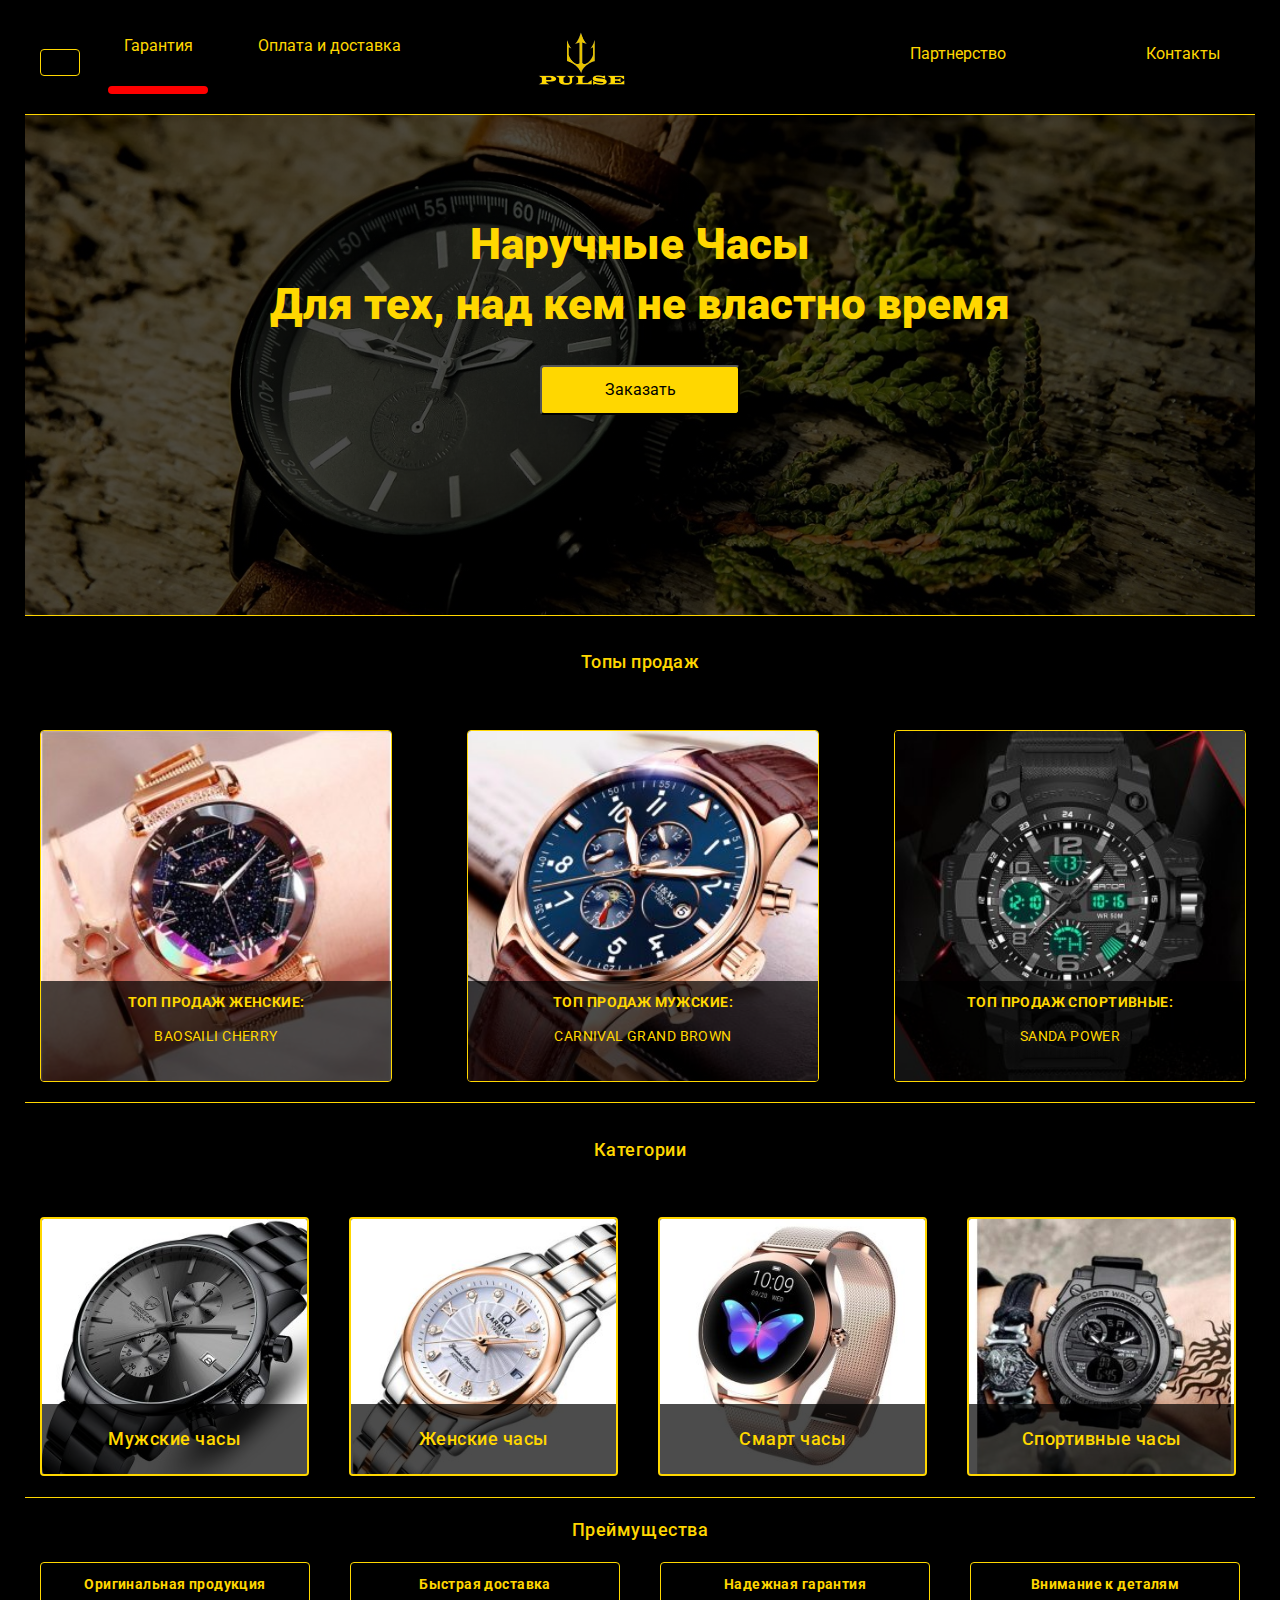
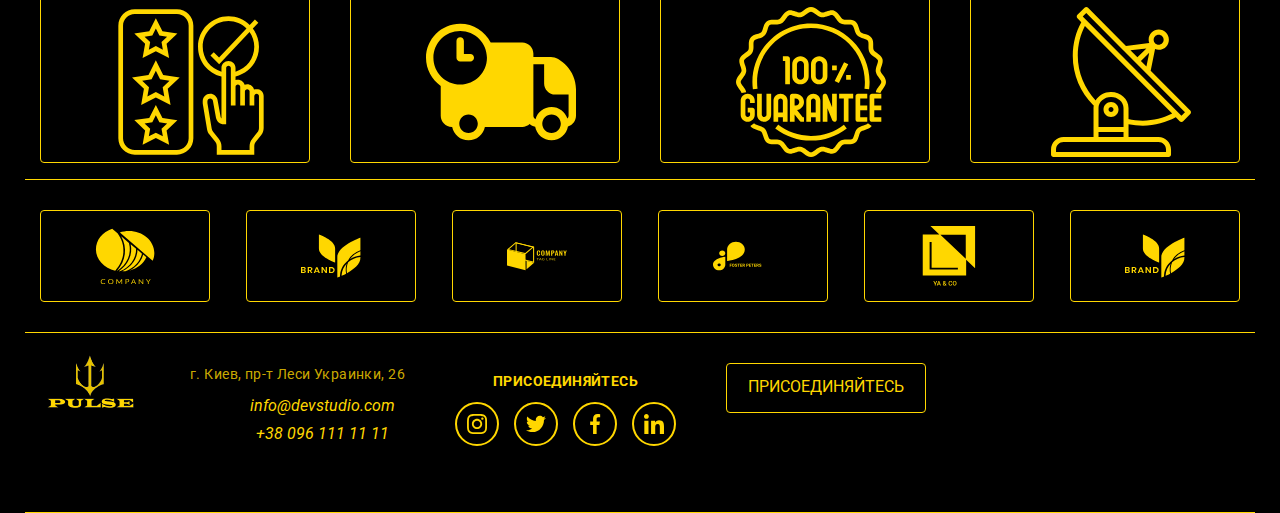
==== commit 2b39aeb6: "Добавлены страницы" ====
--- a/index.html
+++ b/index.html
@@ -20,8 +20,8 @@
                     
                 </button>
                 <ul class="nav-left">
-                    <li class="nav-position garanty" > <a class="nav-garanty button" href="">Гарантия</a></li>
-                    <li class="nav-position dilevery"> <a class="nav-dilevery button" href="">Оплата и доставка</a></li>
+                    <li class="nav-position garanty" > <a class="nav-garanty" href="">Гарантия</a></li>
+                    <li class="nav-position dilevery"> <a class="nav-dilever" href="./payment-and-delivery.html">Оплата и доставка</a></li>
                  
                 </ul>
               <a class="logo" href="./index.html">
@@ -29,16 +29,15 @@
               </a>
 
                 <ul class="nav-right">
-                    <li class="nav-position "> <a class="nav-partner button" href="">Партнерство</a></li>
-                    <li class="nav-position "> <a class="nav-contact button" href="">Контакты</a></li>
+                    <li class="nav-position "> <a class="nav-partner " href="">Партнерство</a></li>
+                    <li class="nav-position "> <a class="nav-contact" href="">Контакты</a></li>
                 </ul>
             </nav>
 
         
 </div>
     </Header>
-
-    <!-- HERO!!! -->
+<!-- HERO-->
     <Section class="hero" >
             <div class="container">
                 <div>
@@ -55,19 +54,21 @@
 
            <ul class="top">
                <li class="top-list"><a class="top-link" href="
-                "><img src="./icon/girl.jpg" alt="Часы Женские" width="350px" height="350px" >
-            <h3  class="top-kard"  >ТОП ПРОДАЖ ЖЕНСКИЕ:</h3>
+                "><img class="border-img" src="./icon/girl.jpg" alt="Часы Женские" width="350px" height="350px" >
+           <div class="top-pedestal"> <h3  class="top-kard"  >ТОП ПРОДАЖ ЖЕНСКИЕ:</h3>
         <p class="top-deskription" >BAOSAILI CHERRY</p>
+        </div>
     </a>
     </li>
-    <li class="top-list"><a class="top-link" href="#"><img src="./icon/men.jpg" alt="Часы Мужские" width="350px" height="350px">
-        <h3 class="top-kard" >ТОП ПРОДАЖ МУЖСКИЕ:</h3>
-    <p class="top-deskription" >CARNIVAL GRAND BROWN</p>
+    <li class="top-list"><a class="top-link" href="#"><img class="border-img" src="./icon/men.jpg" alt="Часы Мужские" width="350px" height="350px">
+      <div class="top-pedestal"><h3 class="top-kard" >ТОП ПРОДАЖ МУЖСКИЕ:</h3>
+        <p class="top-deskription" >CARNIVAL GRAND BROWN</p></div>  
 </a>
 </li>
-<li class="top-list"><a class="top-link" href="#"> <img src="./icon/sport.jpg" alt="Часы Спортивные" width="350px" height="350px">
-    <h3 class="top-kard" >ТОП ПРОДАЖ СПОРТИВНЫЕ:</h3>
+<li class="top-list"><a class="top-link" href="#"> <img class="border-img" src="./icon/sport.jpg" alt="Часы Спортивные" width="350px" height="350px">
+   <div class="top-pedestal"> <h3 class="top-kard" >ТОП ПРОДАЖ СПОРТИВНЫЕ:</h3>
 <p class="top-deskription" >SANDA POWER</p>
+</div>
 </a>
 </li>
             </ul>
@@ -78,21 +79,21 @@
         <div class="container">
         <h2 class="filters-title title">Категории</h2>
         <ul class="filters-list">
-            <il class="filters-obgect"> <a  class="filters-link" href="#"> 
-            <p  class="filters-description title">Мужские часы </p>
-                <img class="filters-img" src="./icon/cheetahmarsblack1-300x300.jpg" alt="" width="270px" height="260">
+            <il class="filters-obgect"> <a  class="filters-link" href="./men's-watch.html"> 
+           <div class="filters-pedestal"> <p  class="filters-description title">Мужские часы </p></div>
+                <img class="border-img" src="./icon/cheetahmarsblack1-300x300.jpg" alt="" width="270px" height="260">
             </a></il>
             <il class="filters-obgect"> <a class="filters-link" href="#"> 
-            <p class="filters-description title"> Женские часы </p>
-                <img class="filters-img" src="./icon/carnivalwhite2-300x300.jpg" alt="" width="270px" height="260">
+           <div  class="filters-pedestal"> <p class="filters-description title"> Женские часы </p></div>
+                <img class="border-img" src="./icon/carnivalwhite2-300x300.jpg" alt="" width="270px" height="260">
             </a></il>
             <il class="filters-obgect"> <a class="filters-link" href="#"> 
-                <p class="filters-description title"> Смарт часы </p>
-                <img class="filters-img" src="./icon/smartvipgirl4-300x300.jpg" alt="" width="270px" height="260">
+              <div  class="filters-pedestal"> <p class="filters-description title"> Смарт часы </p></div>
+                <img class="border-img" src="./icon/smartvipgirl4-300x300.jpg" alt="" width="270px" height="260">
             </a></il>
             <il class="filters-obgect"> <a class="filters-link" href="#"> 
-            <p class="filters-description title">Спортивные часы  </p>
-                <img class="filters-img" src="./icon/sandatattoo3-300x300.jpg" alt="" width="270px" height="260">
+           <div class="filters-pedestal"> <p class="filters-description title">Спортивные часы  </p></div>
+                <img class="border-img" src="./icon/sandatattoo3-300x300.jpg" alt="" width="270px" height="260">
             </a></il>
         </ul>
     </div>
@@ -144,7 +145,7 @@
     </ul>
 </div>
 </section>
-
+<!-- Brand -->
 <section class="brand">
         <div class="container">
         <h2 class="visually-hidden " >Бренды Скрытый!!</h2>
@@ -157,7 +158,6 @@
 <svg class="brand-logo" >
     <use  href="./svg/sprite.svg#gr1"  ></use>
 </svg>
-
             </a>
         </li>
 
--- a/css/style.css
+++ b/css/style.css
@@ -3,7 +3,7 @@
     --secondary-txt-color:rgba(255,215, 0, 0.8);
     --hover-color:red;
     --bgc:#000;
-    /* #020082 */
+    --gradient:rgba(0,0,0,0.7)
 }
 
 body{
@@ -83,6 +83,11 @@
 
 }
 
+
+.border-img{
+display:block;
+}
+
 .header-position{
     padding-top: 10px;
     margin-left: auto;
@@ -136,19 +141,54 @@
 }
 
 .garanty{
+    width: 100px;
+    height: 50px;
     margin-right: 50px;
 }
 .nav-garanty{
-    width: 100px;
-    height: 26px;
-padding:5px 20px ;
+
+    display:inline-block;
+    width: 100%;
+    height: 100%;
+   padding-bottom: 30px;
+    
+}
+.nav-garanty::after{
+    content:"";
+position:relative ;
+top: 30px;
+    display: flex;
+    align-items: center;
+    justify-content: center;
+    width: 100%;
+    height: 0px;
+
+    border-radius: 4px;
+    border: solid 4px var(--hover-color);
 }
 .dilevery{
     /* margin-right: 120px; */
 }
 .nav-dilevery{
+    display:inline-block;
+    width: 100%;
+    height: 100%;
+   padding-bottom: 30px;
 padding:5px 20px ;
 
+}
+.nav-dilevery::after{
+    content:"";
+position:relative ;
+top: 30px;
+    display: flex;
+    align-items: center;
+    justify-content: center;
+    width: 100%;
+    height: 0px;
+
+    border-radius: 4px;
+    border: solid 4px var(--hover-color);
 }
 
 .logo{
@@ -160,9 +200,11 @@
 
 .nav-left{
     display:flex;
- padding:0px;
- margin-bottom: 20px;
-}
+ margin-bottom: 0px;
+ 
+}
+
+
 
 .nav-right{
     display:flex;
@@ -191,14 +233,14 @@
     }
     .nav-position a:hover,.nav-position a:focus{
         color:var(--hover-color);
-        background-color: var(--akcent-color);
+    
     }
 
                                         /* HERO!!!! */
 .hero{
     
     
-    background-image:linear-gradient(rgba(0, 0, 0, 0.6),rgba(0, 0, 0, 0.6)), url(/icon/hero-bgc.jpg) ;
+    background-image:linear-gradient(var(--gradient) ,var(--gradient) ), url(/icon/hero-bgc.jpg) ;
     background-repeat: no-repeat;
     background-position: center;
     background-size: cover;
@@ -253,15 +295,26 @@
 }
 .top-link{
     display: inline-block;
+    position: relative;
     color: var(--akcent-color);
     border: solid 1px currentColor ;
     border-radius: 4px;
+    overflow: hidden;
 }
 .top-link:hover,.top-link:focus{
     color: var(--hover-color);
     border:solid 1px currentColor ;
     background-color: var(--akcent-color);
 }
+
+.top-pedestal{
+    position: absolute;
+    left: 0;
+    bottom:0;
+    width: 100%;
+    height: 100px;
+    background-color: var(--gradient) ;
+}
 .top-kard{
     color: currentColor;
 }
@@ -282,18 +335,39 @@
 
 }
 
+
+
 .filters-link{
-    display: inline-block;
-    border: solid 1px currentColor;
-    border-radius: 4px;
+    display:block;
+    position: relative;
+    width: 98%;
+    height: 98%;
+    border: solid 2px currentColor;
+    border-radius: 4px;
+    overflow: hidden;
     
     color: var(--akcent-color);
 }
+
+.filters-link:hover,.filters-link:focus {
+    border: solid 2px var(--hover-color) ;
+    background-color: var(--akcent-color);
+}
+
+
 
 .filters-link:hover,.filters-link:focus{
 color:var(--hover-color);
-
-   
+ 
+}
+
+.filters-pedestal{
+    position: absolute;
+    left: 0;
+    bottom:0;
+    width: 100%;
+    height: 70px;
+    background-color: var(--gradient) ;
 }
 .filters-description{
     color: currentColor;
@@ -309,13 +383,7 @@
     margin-right: 35px;
  
 }
-.filters-link:hover,.filters-link:focus {
-    border: solid 1px var(--hover-color) ;
-    background-color: var(--akcent-color);
-}
-.filters-img{
-    display:block;
-}
+
 
 
 .filters-obgect:last-child{
@@ -479,6 +547,42 @@
 }
 
 
-    
-
+                          /* Men-Set */
+.men-filter{
+    display: flex;
+    margin-left: auto;
+    margin-right: auto;
+
+}
+
+.radio-button{
+width: 216px;
+margin-right: 30px;
+background-color: var(--akcent-color);
+}
                             
+.radio-button:last-child{
+    margin-bottom: 0px;
+}
+
+.men-set{
+    justify-content: center;
+    align-items: center;
+    display: flex;
+    flex-wrap: wrap;
+    
+}
+
+.men-card{
+    margin-right: 30px;
+    margin-bottom: 30px;
+}
+.men-card:nth-child(4n){
+    margin-right: 0px;
+}
+.men-link{
+    display: inline-block;
+    border: solid 1px var(--akcent-color);
+    border-radius: 4px;
+overflow: hidden;
+}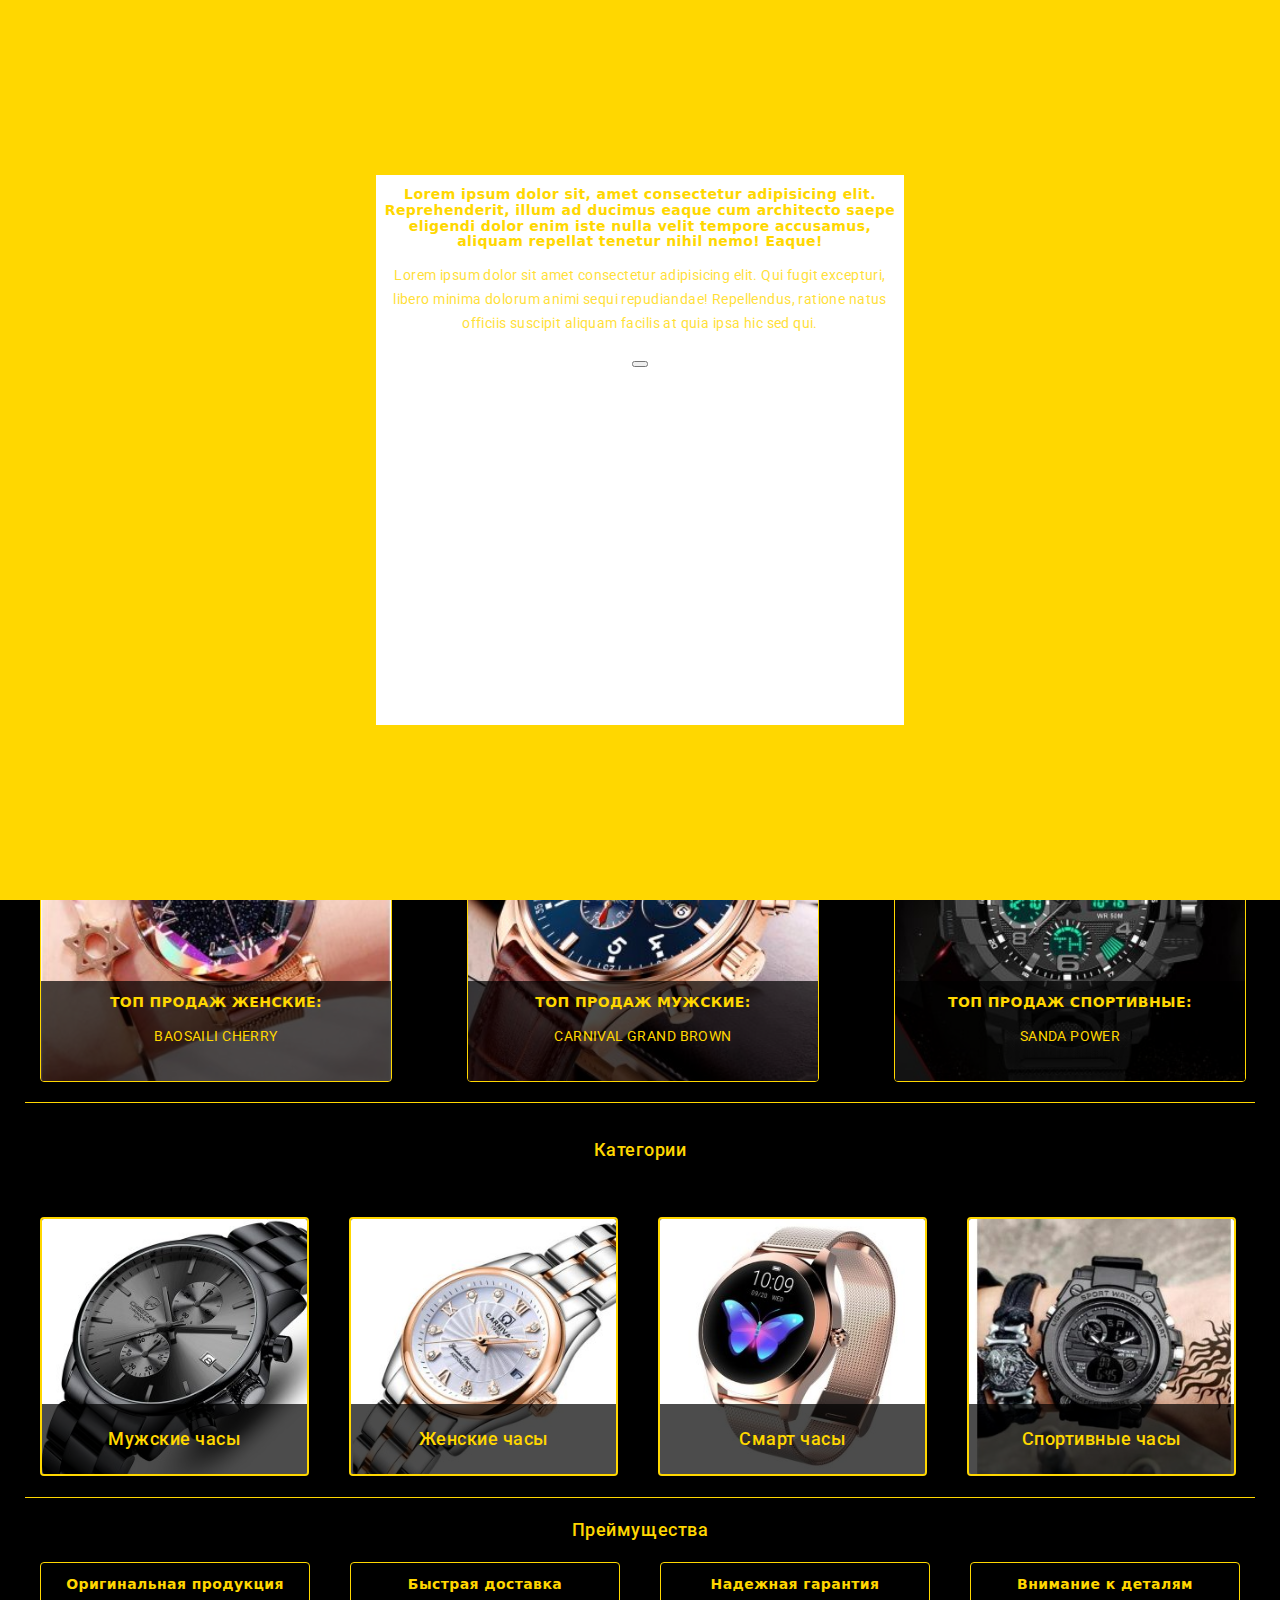
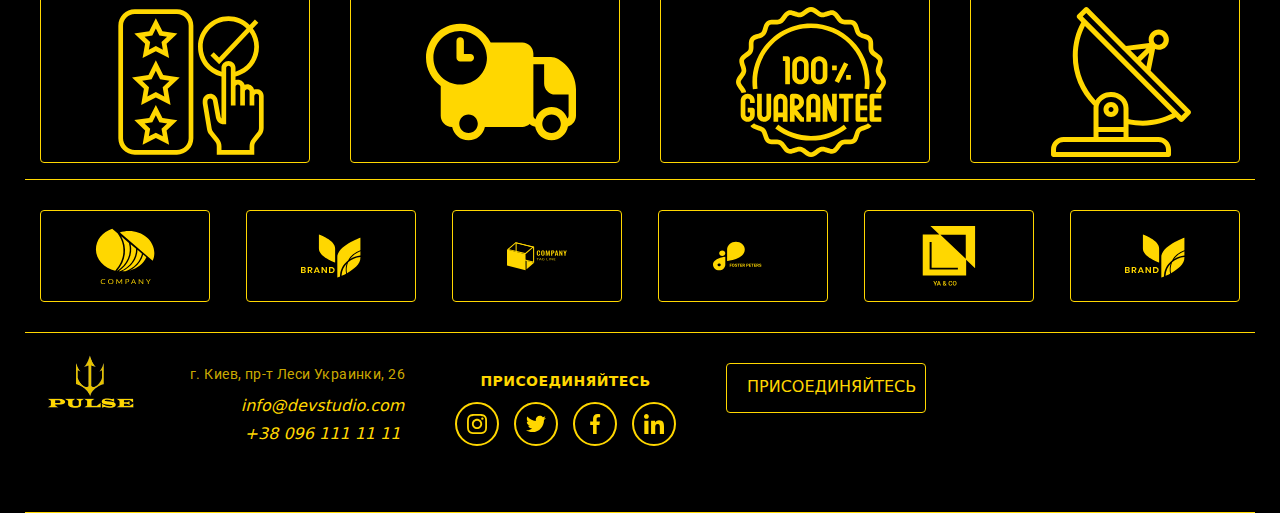
==== commit 759162d8: "добавленно модальное окно" ====
--- a/index.html
+++ b/index.html
@@ -9,8 +9,10 @@
     <link rel="stylesheet" href="./css/style.css">
     <link rel="preconnect" href="https://fonts.googleapis.com">
 <link rel="preconnect" href="https://fonts.gstatic.com" crossorigin>
+<link rel="stylesheet" href="https://cdnjs.cloudflare.com/ajax/libs/modern-normalize/1.1.0/modern-normalize.min.css">
 <link href="https://fonts.googleapis.com/css2?family=Roboto:wght@400;500;700;900&display=swap" rel="stylesheet">
 </head>
+
 <body>
     <Header class="header-position">
         <div class="container" >
@@ -20,7 +22,7 @@
                     
                 </button>
                 <ul class="nav-left">
-                    <li class="nav-position garanty" > <a class="nav-garanty" href="">Гарантия</a></li>
+                    <li class="nav-position garanty" > <a class="nav-garanty" href="#">Гарантия</a></li>
                     <li class="nav-position dilevery"> <a class="nav-dilever" href="./payment-and-delivery.html">Оплата и доставка</a></li>
                  
                 </ul>
@@ -37,7 +39,7 @@
         
 </div>
     </Header>
-<!-- HERO-->
+<!--! HERO-->
     <Section class="hero" >
             <div class="container">
                 <div>
@@ -45,7 +47,7 @@
                 </div>
                     
             <!-- <p class="hero-description">.</p> -->
-            <button class="hero-button" type="button">Заказать</button>
+            <button class="hero-button" type="button"  data-modal-open  >Заказать</button>
         </div>
                 </Section>
                 <section>
@@ -241,5 +243,22 @@
         </div>
     </footer>
 </div>
+
+<div class="backdroup"  data-modal>
+    <div class="modal">
+        <h2>
+Lorem ipsum dolor sit, amet consectetur adipisicing elit. Reprehenderit, illum ad ducimus eaque cum architecto saepe eligendi dolor
+ enim iste nulla velit tempore accusamus, aliquam repellat tenetur nihil nemo! Eaque!
+        </h2>
+        <p>
+Lorem ipsum dolor sit amet consectetur adipisicing elit. Qui fugit excepturi, libero minima dolorum animi sequi repudiandae!
+ Repellendus, ratione natus officiis suscipit aliquam facilis at quia ipsa hic sed qui.
+
+        </p>
+        <button  type="button"   data-modal-close></button>
+    </div>
+</div>
+
+<script src="./js/modal.js"></script>
 </body>
 </html>
--- a/css/style.css
+++ b/css/style.css
@@ -73,6 +73,12 @@
     overflow: hidden;
   }
 
+  .is-hidden{
+    opacity: 0;
+    pointer-events: none;
+
+}
+
 .title{
     font-family: 'Roboto';
     font-style: normal;
@@ -236,7 +242,7 @@
     
     }
 
-                                        /* HERO!!!! */
+                                        /* !HERO!!!! */
 .hero{
     
     
@@ -274,7 +280,7 @@
     border-radius: 4px;
 }
 
-                     /* TOP!!!!!! */
+                     /*! TOP!!!!!! */
 .top{
     display: flex;
     margin-left: auto;
@@ -322,7 +328,7 @@
     color: currentColor;
 }
  
-                                          /* Категории!!!!!!!!! */
+                                          /*!!!! Категории!!!!!!!!! */
 .filters{
 
     margin-left: auto;
@@ -389,7 +395,7 @@
 .filters-obgect:last-child{
 margin-right: 0px;
 }
-                         /* ПРЕЙМУЩЕСТВА!!!!!! */
+                       /* !!!!!  ПРЕЙМУЩЕСТВА!!!!!! */
 .advantages-title{
     text-align: center;
 }
@@ -416,7 +422,7 @@
 
 }
 
-                  /* БРЕНДЫ!!!!!!!! */
+                 /* !!!!!!! БРЕНДЫ!!!!!!!! */
 
 .brand{
     margin-top: 30px;
@@ -461,7 +467,7 @@
     height: 60px;
     fill: currentColor;
 }
-                                /* FOOTER!!!!!!!!! */
+                              /* !!!!!!  FOOTER!!!!!!!!! */
 
 .footer{
     display: flex;
@@ -547,7 +553,7 @@
 }
 
 
-                          /* Men-Set */
+                     /* !!!!!!!     Men-Set */
 .men-filter{
     display: flex;
     margin-left: auto;
@@ -585,4 +591,45 @@
     border: solid 1px var(--akcent-color);
     border-radius: 4px;
 overflow: hidden;
+}    
+                  /* !!!!!!!!!!!MODAL */
+
+                  
+  .backdroup   {
+
+    position:fixed;
+top:0;
+left:0;
+    width: 100%;
+    height: 100%;
+    /* transform: rotateY( 180deg); */
+   background-color:var(--akcent-color) ;
+
+   transition:opasity 500ms linear  ,opacity  500ms linear;
+
+
+}
+.backdroup .is-hidden{
+    opacity: 0;
+    pointer-events: none;
+    transform: rotateY( 180deg);
+    transition: transform 500ms ease-in-out;
+   
+}
+
+.modal{
+   position: absolute;
+opacity: 1;
+   width: 528px;
+   height: 550px;
+
+top: 50%;
+left: 50%;
+
+transform: translate(-50%,-50%);
+
+
+
+   background-color: #fff;
+
 }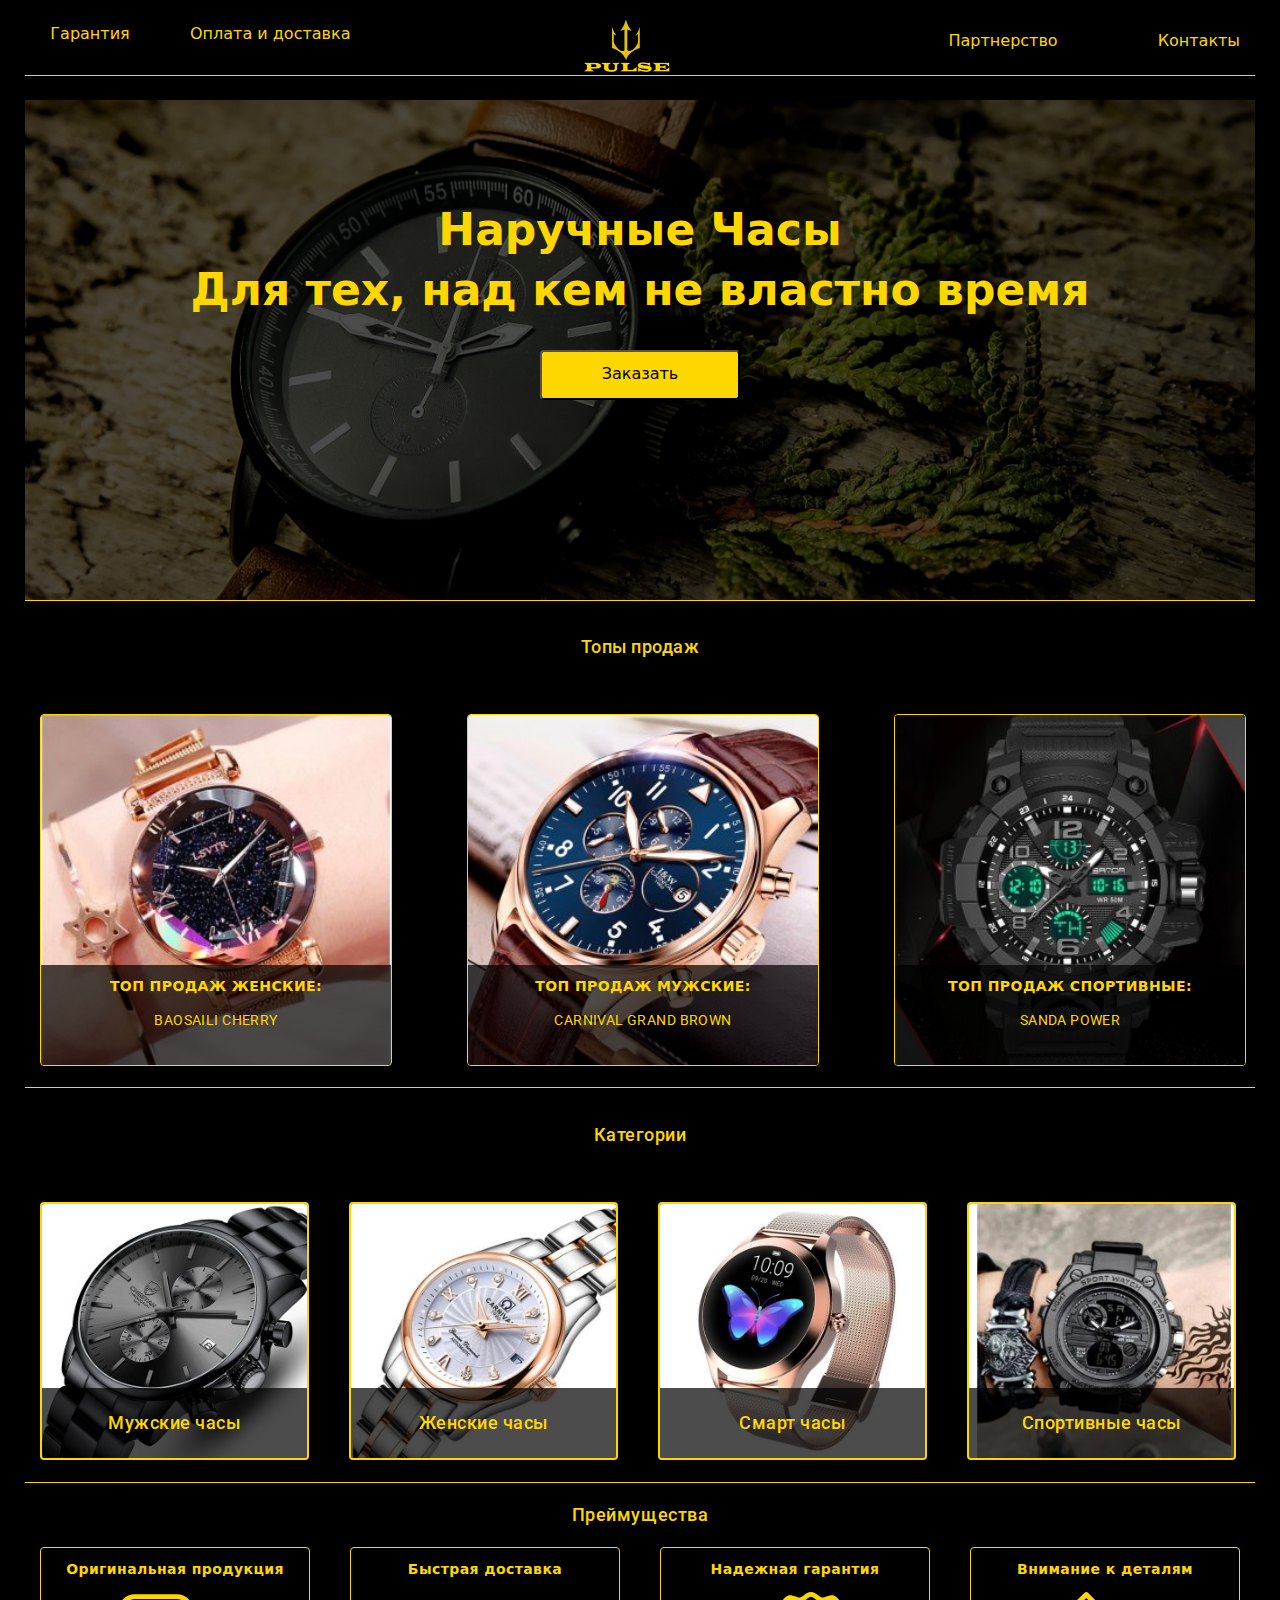
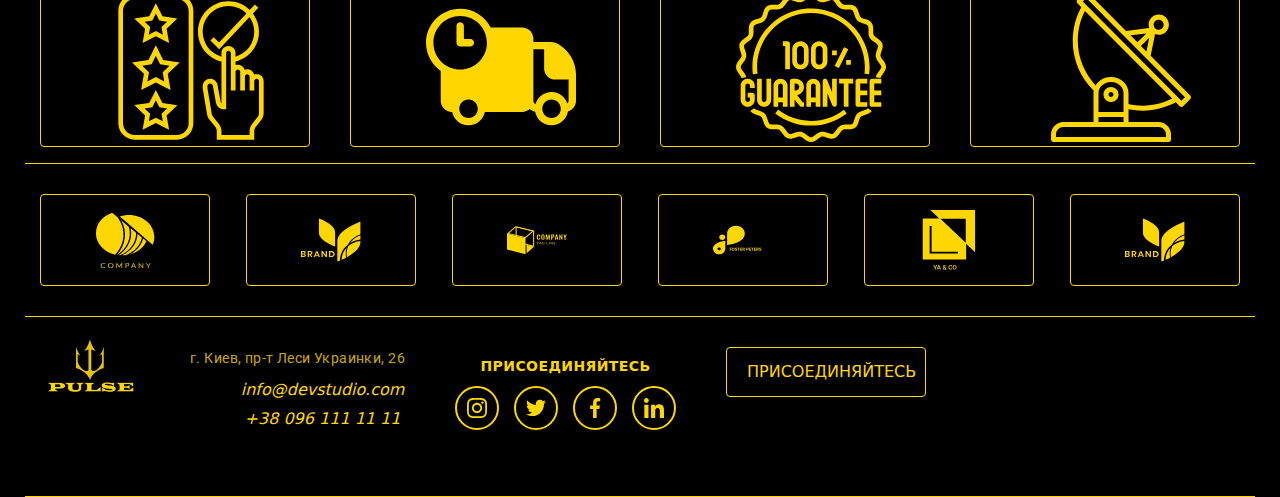
==== commit 0f6c9bca: "Добавленна форма модального Окна" ====
--- a/index.html
+++ b/index.html
@@ -18,11 +18,11 @@
         <div class="container" >
         
             <nav class="navigation">
-                <button class="header-button" type="button">
+                
                     
                 </button>
                 <ul class="nav-left">
-                    <li class="nav-position garanty" > <a class="nav-garanty" href="#">Гарантия</a></li>
+                    <li class="nav-position garanty" > <a class="" href="./garanty.html">Гарантия</a></li>
                     <li class="nav-position dilevery"> <a class="nav-dilever" href="./payment-and-delivery.html">Оплата и доставка</a></li>
                  
                 </ul>
@@ -47,7 +47,7 @@
                 </div>
                     
             <!-- <p class="hero-description">.</p> -->
-            <button class="hero-button" type="button"  data-modal-open  >Заказать</button>
+            <button class="hero-button" data-modal-open type="button"    >Заказать</button>
         </div>
                 </Section>
                 <section>
@@ -244,18 +244,49 @@
     </footer>
 </div>
 
-<div class="backdroup"  data-modal>
-    <div class="modal">
-        <h2>
-Lorem ipsum dolor sit, amet consectetur adipisicing elit. Reprehenderit, illum ad ducimus eaque cum architecto saepe eligendi dolor
- enim iste nulla velit tempore accusamus, aliquam repellat tenetur nihil nemo! Eaque!
-        </h2>
-        <p>
-Lorem ipsum dolor sit amet consectetur adipisicing elit. Qui fugit excepturi, libero minima dolorum animi sequi repudiandae!
- Repellendus, ratione natus officiis suscipit aliquam facilis at quia ipsa hic sed qui.
-
-        </p>
-        <button  type="button"   data-modal-close></button>
+<div>
+    <div data-modal class="backdroup  is-hidden" >
+        <div class="modal">
+            <h2>
+    Для заказа товара оставьте данные для обратного звонка
+            </h2>
+            <form action="">
+
+                <div class="form-container" role="group">
+<label class="form-obgeckt" for="name">Имя</label>
+<input  class="form-input" type="text" id="name"  autofocus>
+
+<label class="form-obgeckt" for="tel"> Телефон</label>
+<input class="form-input" type="tel" id="tel">
+
+<label class="form-obgeckt" for="email"> Емейл
+</label>
+<input class="form-input" type="email" id="email">
+
+<label class="form-obgeckt" for="coments">Оставьте коментарий
+</label>
+<textarea class="form-coments" name="coments" id="coments"  rows="10"></textarea>
+<div>
+
+    <label class="form-obgeckt" for="licens"><input type="checkbox" id="licens">
+        Согласится с соглашением 
+    </label> 
+    <a href="">Лицензионное соглашение.</a>
+</div>
+</div>
+
+<button class="form-submit" type="submit" > Отправить</button>
+
+            </form>
+            
+
+         
+            <button class="modal-close" type="button"   data-modal-close> <svg>
+                <use>
+
+                </use>
+            </svg></button>
+        </div>
     </div>
 </div>
 
--- a/css/style.css
+++ b/css/style.css
@@ -95,7 +95,7 @@
 }
 
 .header-position{
-    padding-top: 10px;
+   height: 100px;
     margin-left: auto;
     margin-right: auto;
     display:flex;
@@ -144,6 +144,7 @@
     margin-right: auto;
     display: flex;
     align-items:center;
+    text-align: center;
 }
 
 .garanty{
@@ -198,6 +199,9 @@
 }
 
 .logo{
+    position: absolute;
+left: 45%;
+right: 50%;
 
     margin-right:auto;
     margin-left: auto;
@@ -215,17 +219,17 @@
 .nav-right{
     display:flex;
     margin-left: auto;
-    padding: 0px;
+    padding:0px;
+   
     
 
 }
 .nav-partner{
    margin-right: 100px;
-    padding:5px 20px ;
+ ;
 
 }
 .nav-contact{
-    padding:5px 20px ;
 
 }
 
@@ -587,11 +591,33 @@
     margin-right: 0px;
 }
 .men-link{
+    position: relative;
     display: inline-block;
     border: solid 1px var(--akcent-color);
     border-radius: 4px;
 overflow: hidden;
 }    
+
+.men-link::before{
+    content: "";
+    position: absolute;
+    top: 0;
+    left: 0;
+    width: 100%;
+    height: 100%;
+    background-color:var(--gradient);
+    opacity: 0;
+}
+.men-link:hover::before {
+    opacity:1;
+    transform: rotateY(180deg);
+    transition: transform 500ms linear;
+
+}
+
+
+
+
                   /* !!!!!!!!!!!MODAL */
 
                   
@@ -602,19 +628,19 @@
 left:0;
     width: 100%;
     height: 100%;
-    /* transform: rotateY( 180deg); */
-   background-color:var(--akcent-color) ;
-
-   transition:opasity 500ms linear  ,opacity  500ms linear;
-
-
-}
-.backdroup .is-hidden{
+
+   background-color:var(--gradient) ;
+   opacity: 1;
+   transform:rotate(0deg);
+   transition:transform 500ms linear,opacity 500ms linear;
+
+
+}
+.is-hidden{
     opacity: 0;
-    pointer-events: none;
-    transform: rotateY( 180deg);
-    transition: transform 500ms ease-in-out;
-   
+    pointer-events:none;
+    transition:500ms linear;
+    transform:rotateY(180deg)
 }
 
 .modal{
@@ -622,7 +648,7 @@
 opacity: 1;
    width: 528px;
    height: 550px;
-
+padding: 15px;
 top: 50%;
 left: 50%;
 
@@ -632,4 +658,53 @@
 
    background-color: #fff;
 
+}
+
+.modal-close{
+    position: absolute;
+    top: 0;
+    right: 0;
+    transform: translate(10% 10%);
+    width: 30px;
+    height: 30px;
+    border-radius: 50%;
+    border: #000 solid 1px ;
+    background-color: #fff;
+}
+.form-container{
+    display: flex;
+    flex-direction: column;
+   
+}
+
+.form-submit{
+    width: 200px;
+    height: 40px;
+    margin-top: 30px;
+    background-color: var(--akcent-color);
+    border-radius: 4px;
+}
+.form-submit:hover{
+    background-color: var(--hover-color);
+        
+}
+.form-obgeckt{
+   
+    text-align: left;
+   margin-top: 10px;
+   margin-bottom: 10px;
+   margin-left: 5px;
+    
+
+}
+.form-input{
+    width: 500px;
+    height: 30px;
+}
+
+.form-coments{
+    resize: none;
+    width: 500px;
+    height: 100px;
+    margin-bottom: 30px;
 }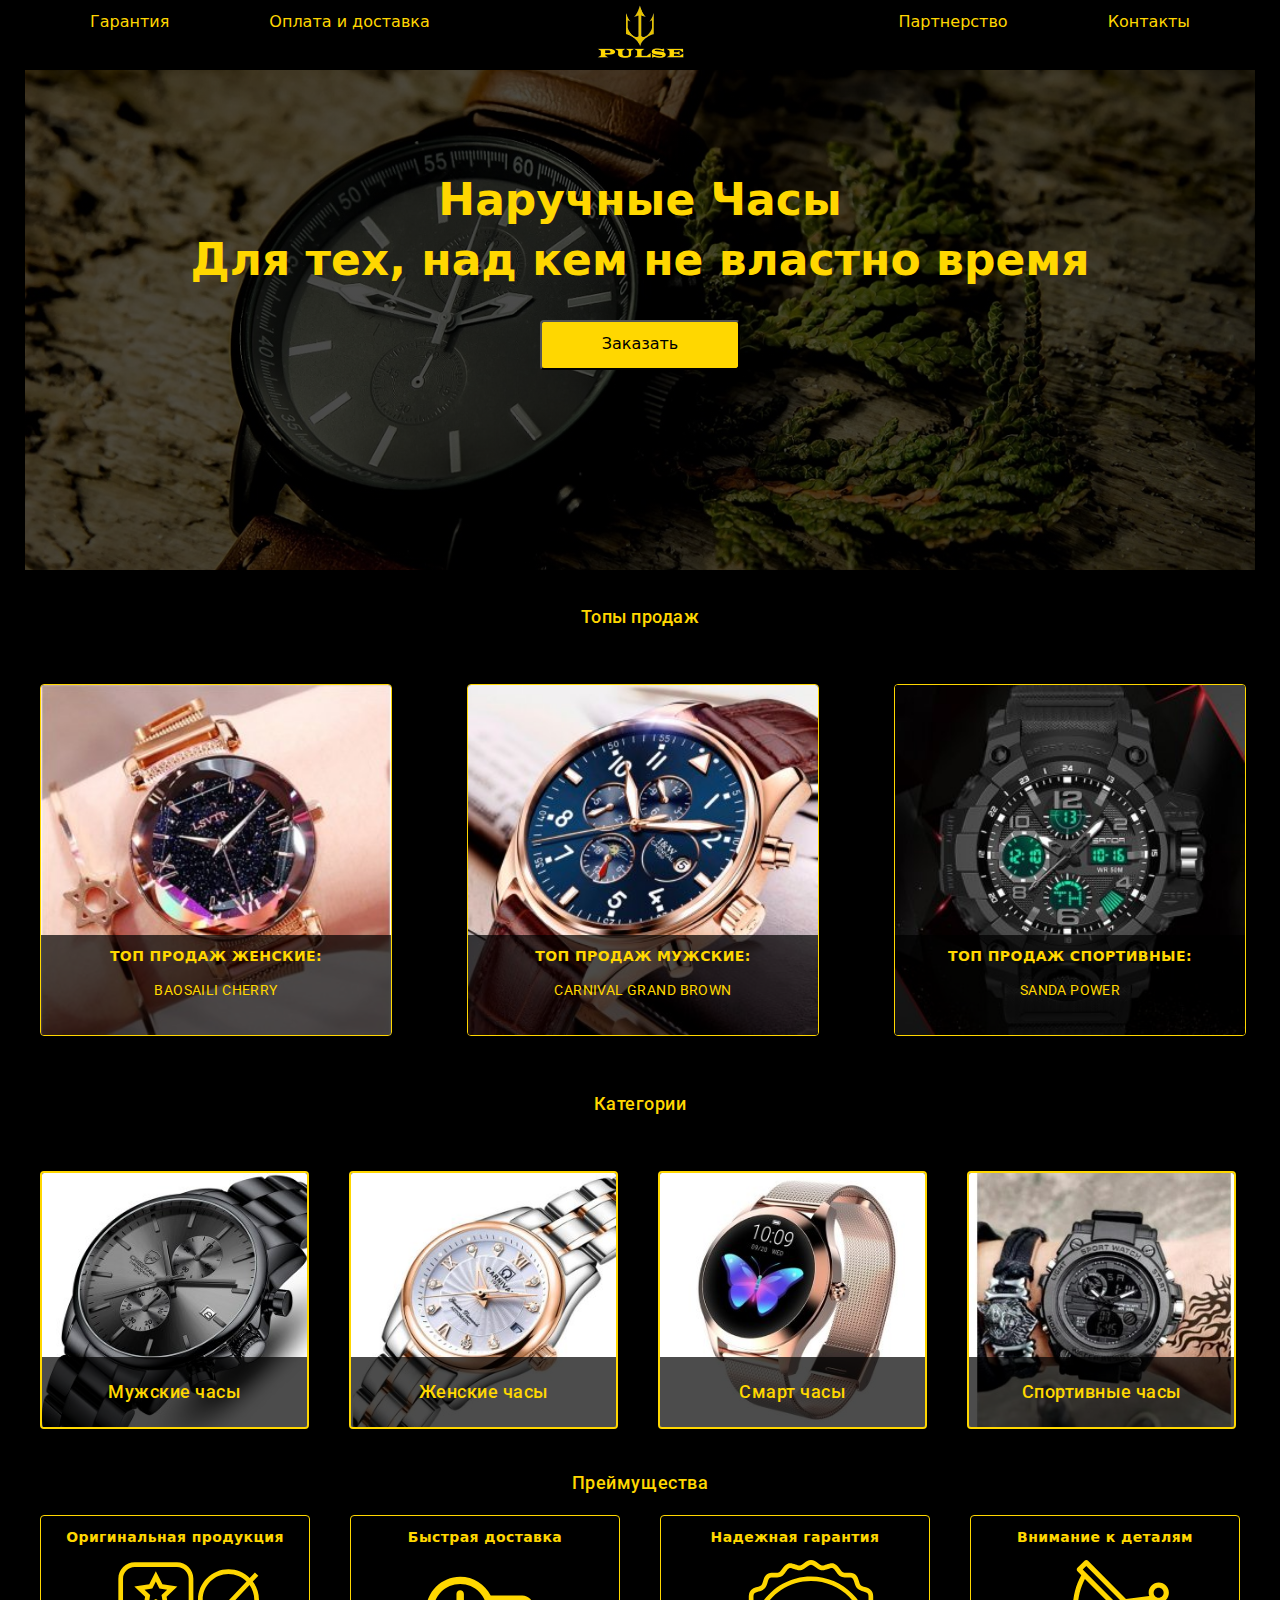
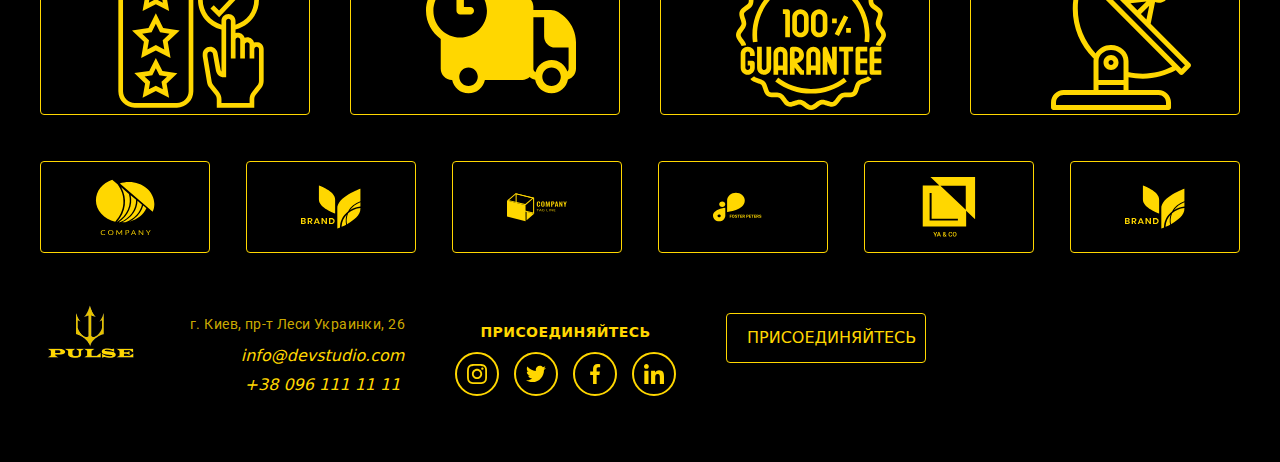
==== commit 7c826cf0: "Разнесенно по Файлам SCSS" ====
--- a/index.html
+++ b/index.html
@@ -6,6 +6,7 @@
     <meta name="viewport" content="width=device-width, initial-scale=1.0">
     <title>Document</title>
     <link rel="stylesheet" href="https://cdnjs.cloudflare.com/ajax/libs/modern-normalize/1.1.0/modern-normalize.min.css">
+    <link rel="stylesheet" href="./css/main.min.css">
     <link rel="stylesheet" href="./css/style.css">
     <link rel="preconnect" href="https://fonts.googleapis.com">
 <link rel="preconnect" href="https://fonts.gstatic.com" crossorigin>
@@ -14,25 +15,25 @@
 </head>
 
 <body>
-    <Header class="header-position">
+    <Header class="header__position">
         <div class="container" >
         
             <nav class="navigation">
                 
                     
-                </button>
-                <ul class="nav-left">
-                    <li class="nav-position garanty" > <a class="" href="./garanty.html">Гарантия</a></li>
-                    <li class="nav-position dilevery"> <a class="nav-dilever" href="./payment-and-delivery.html">Оплата и доставка</a></li>
+                
+                <ul class="nav__left">
+                    <li class="nav__position " > <a class="nav__position__link "  href="./garanty.html">Гарантия</a></li>
+                    <li class="nav__position "> <a  class="nav__position__link " href="./payment-and-delivery.html">Оплата и доставка</a></li>
                  
                 </ul>
               <a class="logo" href="./index.html">
                 <img src="./icon/logo2.png" alt="Логотип Трезубец" width="100px" height="100px">
               </a>
 
-                <ul class="nav-right">
-                    <li class="nav-position "> <a class="nav-partner " href="">Партнерство</a></li>
-                    <li class="nav-position "> <a class="nav-contact" href="">Контакты</a></li>
+                <ul class="nav__right">
+                    <li class="nav__position "> <a class="nav__position__link"   href="">Партнерство</a></li>
+                    <li class="nav__position "> <a  class="nav__position__link"  href="">Контакты</a></li>
                 </ul>
             </nav>
 
@@ -43,33 +44,33 @@
     <Section class="hero" >
             <div class="container">
                 <div>
-                    <h1 class="hero-title">Наручные Часы <br> Для тех, над кем не властно время</h1>
+                    <h1 class="hero__title">Наручные Часы <br> Для тех, над кем не властно время</h1>
                 </div>
                     
-            <!-- <p class="hero-description">.</p> -->
-            <button class="hero-button" data-modal-open type="button"    >Заказать</button>
+          
+            <button class="hero__button" data-modal-open type="button"    >Заказать</button>
         </div>
                 </Section>
                 <section>
             <div class="container">
-            <h2 class="top-titile  title">Топы продаж</h2>
+            <h2 class="top__titile  title">Топы продаж</h2>
 
            <ul class="top">
-               <li class="top-list"><a class="top-link" href="
-                "><img class="border-img" src="./icon/girl.jpg" alt="Часы Женские" width="350px" height="350px" >
-           <div class="top-pedestal"> <h3  class="top-kard"  >ТОП ПРОДАЖ ЖЕНСКИЕ:</h3>
-        <p class="top-deskription" >BAOSAILI CHERRY</p>
+               <li class="top__list"><a class="top__link" href="
+                "><img class="border__img" src="./icon/girl.jpg" alt="Часы Женские" width="350px" height="350px" >
+           <div class="top__pedestal"> <h3  class="top__kard"  >ТОП ПРОДАЖ ЖЕНСКИЕ:</h3>
+        <p class="top__deskription" >BAOSAILI CHERRY</p>
         </div>
     </a>
     </li>
-    <li class="top-list"><a class="top-link" href="#"><img class="border-img" src="./icon/men.jpg" alt="Часы Мужские" width="350px" height="350px">
-      <div class="top-pedestal"><h3 class="top-kard" >ТОП ПРОДАЖ МУЖСКИЕ:</h3>
-        <p class="top-deskription" >CARNIVAL GRAND BROWN</p></div>  
+    <li class="top__list"><a class="top__link" href="#"><img class="border__img" src="./icon/men.jpg" alt="Часы Мужские" width="350px" height="350px">
+      <div class="top__pedestal"><h3 class="top__kard" >ТОП ПРОДАЖ МУЖСКИЕ:</h3>
+        <p class="top__deskription" >CARNIVAL GRAND BROWN</p></div>  
 </a>
 </li>
-<li class="top-list"><a class="top-link" href="#"> <img class="border-img" src="./icon/sport.jpg" alt="Часы Спортивные" width="350px" height="350px">
-   <div class="top-pedestal"> <h3 class="top-kard" >ТОП ПРОДАЖ СПОРТИВНЫЕ:</h3>
-<p class="top-deskription" >SANDA POWER</p>
+<li class="top__list"><a class="top__link" href="#"> <img class="border__img" src="./icon/sport.jpg" alt="Часы Спортивные" width="350px" height="350px">
+   <div class="top__pedestal"> <h3 class="top__kard" >ТОП ПРОДАЖ СПОРТИВНЫЕ:</h3>
+<p class="top__deskription" >SANDA POWER</p>
 </div>
 </a>
 </li>
@@ -79,66 +80,70 @@
         </section>
         <section class="filters" >
         <div class="container">
-        <h2 class="filters-title title">Категории</h2>
-        <ul class="filters-list">
-            <il class="filters-obgect"> <a  class="filters-link" href="./men's-watch.html"> 
-           <div class="filters-pedestal"> <p  class="filters-description title">Мужские часы </p></div>
-                <img class="border-img" src="./icon/cheetahmarsblack1-300x300.jpg" alt="" width="270px" height="260">
+        <h2 class="filters__title title">Категории</h2>
+        <ul class="filters__list">
+            <il class="filters__obgect"> <a  class="filters__link" href="./men's-watch.html"> 
+           <div class="filters__pedestal"> <p  class="filters__description title">Мужские часы </p></div>
+                <img class="border__img" src="./icon/cheetahmarsblack1-300x300.jpg" alt="" width="270px" height="260">
             </a></il>
-            <il class="filters-obgect"> <a class="filters-link" href="#"> 
-           <div  class="filters-pedestal"> <p class="filters-description title"> Женские часы </p></div>
-                <img class="border-img" src="./icon/carnivalwhite2-300x300.jpg" alt="" width="270px" height="260">
+            <il class="filters__obgect"> <a class="filters__link" href="#"> 
+           <div  class="filters__pedestal"> <p class="filters__description title"> Женские часы </p></div>
+                <img class="border__img" src="./icon/carnivalwhite2-300x300.jpg" alt="" width="270px" height="260">
             </a></il>
-            <il class="filters-obgect"> <a class="filters-link" href="#"> 
-              <div  class="filters-pedestal"> <p class="filters-description title"> Смарт часы </p></div>
-                <img class="border-img" src="./icon/smartvipgirl4-300x300.jpg" alt="" width="270px" height="260">
+            <il class="filters__obgect"> <a class="filters__link" href="#"> 
+              <div  class="filters__pedestal"> <p class="filters__description title"> Смарт часы </p></div>
+                <img class="border__img" src="./icon/smartvipgirl4-300x300.jpg" alt="" width="270px" height="260">
             </a></il>
-            <il class="filters-obgect"> <a class="filters-link" href="#"> 
-           <div class="filters-pedestal"> <p class="filters-description title">Спортивные часы  </p></div>
-                <img class="border-img" src="./icon/sandatattoo3-300x300.jpg" alt="" width="270px" height="260">
+            <il class="filters__obgect"> <a class="filters__link" href="#"> 
+           <div class="filters__pedestal"> <p class="filters__description title">Спортивные часы  </p></div>
+                <img class="border__img" src="./icon/sandatattoo3-300x300.jpg" alt="" width="270px" height="260">
             </a></il>
         </ul>
     </div>
     </section>
+
+
+
+    
     <section class="advantages" >
     <div class="container">
-    <h2 class="advantages-title title" >Преймущества</h2>
-    <ul class="advantages-list">
-        <li class="advantages-card"> 
-            <h3  class="advantages-deskription">Оригинальная продукция </h3>
-            <div class="advantages-svg">
+    <h2 class="advantages__title title" >Преймущества</h2>
+    <ul class="advantages__list">
+        <li class="advantages__card"> 
+            <h3  class="advantages__deskription">Оригинальная продукция </h3>
+            <div class="advantages__svg">
                 <svg>
-                    <use class="advantages-icon" href="./svg/sprite.svg#product-best">
+                    <use class="advantages__icon" href="./svg/sprite.svg#product-best">
                         
                     </use>
                 </svg>
             </div>
         </li>
-        <li class="advantages-card"> 
-            <h3 class="advantages-deskription">Быстрая доставка</h3>
-           <div class="advantages-svg">
+        <li class="advantages__card"> 
+            <h3 class="advantages__deskription">Быстрая доставка</h3>
+           <div class="advantages__svg">
             <svg>
-                <use class="advantages-icon" href="./svg/sprite.svg#delivery">
+                <use class="advantages__icon" href="./svg/sprite.svg#delivery">
                 
                 </use>
             </svg>
            </div>
         </li>
-        <li class="advantages-card"> 
-            <h3 class="advantages-deskription"> Надежная гарантия </h3>
-            <div class="advantages-svg">
+        <li class="advantages__card"> 
+            <h3 class="advantages__deskription"> Надежная гарантия </h3>
+            <div class="advantages__svg">
                 <svg>
-                    <use class="advantages-icon" href="./svg/sprite.svg#guarantee">
+                    <use class="advantages__icon" href="./svg/sprite.svg#guarantee">
                         
                     </use>
                 </svg>
             </div>
         </li>
-        <li class="advantages-card"> 
-            <h3 class="advantages-deskription"> Внимание к деталям </h3>
-            <div class="advantages-svg">
+        <li class="advantages__card"> 
+            <h3 class="advantages__deskription"> Внимание к деталям </h3>
+            <div class="advantages__svg">
                 <svg>
-                    <use class="advantages-icon" href="./svg/sprite.svg#antenna">
+                    <use class="advantages__icon" href="./svg/sprite.svg#antenna">
                         
                     </use>
                 </svg>
@@ -147,48 +152,48 @@
     </ul>
 </div>
 </section>
-<!-- Brand -->
+<!--!!!   Brand -->
 <section class="brand">
         <div class="container">
         <h2 class="visually-hidden " >Бренды Скрытый!!</h2>
-        <ul class="brand-list">
-            <li class="brand-card" >
-
-                <a class="brand-link"  href="">
+        <ul class="brand__list">
+            <li class="brand__card" >
+
+                <a class="brand__link"  href="">
 
                   
-<svg class="brand-logo" >
+<svg class="brand__logo" >
     <use  href="./svg/sprite.svg#gr1"  ></use>
 </svg>
             </a>
         </li>
 
-            <li class="brand-card"><a class="brand-link" href="">
-                <svg class="brand-logo">
+            <li class="brand__card"><a class="brand__link" href="">
+                <svg class="brand__logo">
                     <use  href="./svg/sprite.svg#gr2"  ></use>
                 </svg>
             </a></li>
 
-            <li class="brand-card"><a class="brand-link" href="">
-                <svg class="brand-logo">
+            <li class="brand__card"><a class="brand__link" href="">
+                <svg class="brand__logo">
                     <use  href="./svg/sprite.svg#gr3"  ></use>
                 </svg>
             </a></li>
 
-            <li class="brand-card"><a class="brand-link" href="">
-                <svg class="brand-logo">
+            <li class="brand__card"><a class="brand__link" href="">
+                <svg class="brand__logo">
                     <use  href="./svg/sprite.svg#gr4"  ></use>
                 </svg>
             </a></li>
 
-            <li class="brand-card"><a class="brand-link" href="">
-                <svg class="brand-logo">
+            <li class="brand__card"><a class="brand__link" href="">
+                <svg class="brand__logo">
                     <use  href="./svg/sprite.svg#gr5"  ></use>
                 </svg>
             </a></li>
 
-            <li class="brand-card"><a class="brand-link" href="">
-                <svg class="brand-logo">
+            <li class="brand__card"><a class="brand__link" href="">
+                <svg class="brand__logo">
                     <use  href="./svg/sprite.svg#gr2"  ></use>
                 </svg>
             </a></li>
@@ -197,49 +202,49 @@
     </section>
 <div class="container">
     <footer class="footer">
-        <a class="footer-logo" href="./index.html">
+        <a class="footer__logo" href="./index.html">
             <img src="./icon/logo2.png" alt="Логотип Трезубец" width="100px" height="100px">
           </a>
 
           
                 
                 
-        <address class="footer-address">
-            <p class="footer-location">г. Киев, пр-т Леси Украинки, 26</p>
-            <ul class="contacts-footer">
-                <li class="contact-footer"><a class="footer-send" href="mailto:info@devstudio.com;">info@devstudio.com</a></li>
-                <li class="contact-footer"> <a class="footer-send"  href="tel:+380961111111;">+38 096 111 11 11</a></li>
+        <address class="footer__address">
+            <p class="footer__location">г. Киев, пр-т Леси Украинки, 26</p>
+            <ul class="contacts__footer">
+                <li class="contact__footer"><a class="footer__send" href="mailto:info@devstudio.com;">info@devstudio.com</a></li>
+                <li class="contact__footer"> <a class="footer__send"  href="tel:+380961111111;">+38 096 111 11 11</a></li>
             </ul>
         </address>
         
-        <div class="footer-network-blok">
+        <div class="footer__network__blok">
             <h2>ПРИСОЕДИНЯЙТЕСЬ</h2>
-            <ul class="footer-list">
-                <li class="footer-card" ><a class="footer-link" href="#">
-                        <svg width="20px" height="20px" class="footer-network">
+            <ul class="footer__list">
+                <li class="footer__card" ><a class="footer__link" href="#">
+                        <svg width="20px" height="20px" class="footer__network">
                             <use  href="./svg/sprite.svg#instagram" ></use>
                         </svg>
                     </a></li>
-                <li class="footer-card" ><a class="footer-link" href="#">
-                        <svg width="20" height="20" class="footer-network">
+                <li class="footer__card" ><a class="footer__link" href="#">
+                        <svg width="20" height="20" class="footer__network">
                             <use href="./svg/sprite.svg#twitter"></use>
                         </svg>
                     </a></li>
-                <li class="footer-card" ><a class="footer-link" href="#">
-                        <svg width="20px" height="20px" class="footer-network">
+                <li class="footer__card" ><a class="footer__link" href="#">
+                        <svg width="20px" height="20px" class="footer__network">
                             <use href="./svg/sprite.svg#facebook" ></use>
                         </svg>
                     </a></li>
-                <li class="footer-card" ><a class="footer-link" href="#">
-                        <svg width="20px" height="20px" class="footer-network">
+                <li class="footer__card" ><a class="footer__link" href="#">
+                        <svg width="20px" height="20px" class="footer__network">
                             <use href="./svg/sprite.svg#linkedin" ></use>
                         </svg>
                     </a></li>
             </ul>
         </div>
-        <div class="footer-form">
+        <div class="footer__form">
             <form action=""></form>
-            <button class="footer-send button " type="button" >ПРИСОЕДИНЯЙТЕСЬ </button>
+            <button class="footer__send button " type="button" >ПРИСОЕДИНЯЙТЕСЬ </button>
         </div>
     </footer>
 </div>
@@ -252,36 +257,36 @@
             </h2>
             <form action="">
 
-                <div class="form-container" role="group">
-<label class="form-obgeckt" for="name">Имя</label>
-<input  class="form-input" type="text" id="name"  autofocus>
-
-<label class="form-obgeckt" for="tel"> Телефон</label>
-<input class="form-input" type="tel" id="tel">
-
-<label class="form-obgeckt" for="email"> Емейл
+                <div class="form__container" role="group">
+<label class="form__obgeckt" for="name">Имя</label>
+<input  class="form__input" type="text" id="name"  autofocus>
+
+<label class="form__obgeckt" for="tel"> Телефон</label>
+<input class="form__input" type="tel" id="tel">
+
+<label class="form__obgeckt" for="email"> Емейл
 </label>
-<input class="form-input" type="email" id="email">
-
-<label class="form-obgeckt" for="coments">Оставьте коментарий
+<input class="form__input" type="email" id="email">
+
+<label class="form__obgeckt" for="coments">Оставьте коментарий
 </label>
-<textarea class="form-coments" name="coments" id="coments"  rows="10"></textarea>
+<textarea class="form__coments" name="coments" id="coments"  rows="10"></textarea>
 <div>
 
-    <label class="form-obgeckt" for="licens"><input type="checkbox" id="licens">
+    <label class="form__obgeckt" for="licens"><input type="checkbox" id="licens">
         Согласится с соглашением 
     </label> 
     <a href="">Лицензионное соглашение.</a>
 </div>
 </div>
 
-<button class="form-submit" type="submit" > Отправить</button>
+<button class="form__submit" type="submit" > Отправить</button>
 
             </form>
             
 
          
-            <button class="modal-close" type="button"   data-modal-close> <svg>
+            <button class="modal__close" type="button"   data-modal-close> <svg>
                 <use>
 
                 </use>
--- a/css/main.min.css
+++ b/css/main.min.css
@@ -0,0 +1 @@
+body{background-color:#000;font-family:"Roboto",sans-serif;text-align:center}h2,h3{color:gold;font-style:normal;font-weight:700;font-size:14px;line-height:1.14;letter-spacing:.03em}h1{color:gold;font-style:normal;font-weight:900;font-size:44px;line-height:1.36}p{color:rgba(255,215,0,.8);font-family:"Roboto";font-style:normal;font-weight:400;font-size:14px;line-height:1.71;letter-spacing:.03em}ul{list-style:none;margin-top:0px;padding-left:0px}a{text-decoration:none}.button{width:40px;height:27px;border:1px solid gold;border-radius:4px;padding:10px 20px}.button:hover,.button:focus{color:red;border-color:red}.visually-hidden{position:absolute;width:1px;height:1px;margin:-1px;border:0;padding:0;white-space:nowrap;-webkit-clip-path:inset(100%);clip-path:inset(100%);clip:rect(0 0 0 0);overflow:hidden}.is-hidden{opacity:0;pointer-events:none}.title{font-family:"Roboto";font-style:normal;font-weight:500;font-size:18px;line-height:1.9;letter-spacing:.03em}.border__img{display:block}.header__position{height:70px;margin-left:auto;margin-right:auto;display:-webkit-box;display:-ms-flexbox;display:flex;-webkit-box-align:center;-ms-flex-align:center;align-items:center}.container{display:inline-block;width:1230px;margin-left:auto;margin-right:auto;padding-left:15px;padding-right:15px;margin:0,auto}.navigation{margin-left:auto;margin-right:auto;display:-webkit-box;display:-ms-flexbox;display:flex;-webkit-box-align:center;-ms-flex-align:center;align-items:center;text-align:center}.logo{position:absolute;left:45%;right:45%;margin-right:auto;margin-left:auto}.nav__left{display:-webkit-box;display:-ms-flexbox;display:flex;margin-right:auto;padding:0px}.nav__right{display:-webkit-box;display:-ms-flexbox;display:flex;margin-left:auto;padding:0px}.nav__position{margin-bottom:10px;margin-left:50px;margin-right:50px}.nav__position__link{padding-bottom:10px;color:gold}.nav__position__link:hover,.nav__position__link:focus{color:red}.hero{background-image:-webkit-gradient(linear, left top, left bottom, from(rgba(0, 0, 0, 0.7)), to(rgba(0, 0, 0, 0.7))),url(/icon/hero-bgc.jpg);background-image:linear-gradient(rgba(0, 0, 0, 0.7), rgba(0, 0, 0, 0.7)),url(/icon/hero-bgc.jpg);background-repeat:no-repeat;background-position:center;background-size:cover;height:500px;display:inline-block;text-align:center}.hero__title{margin-top:100px;margin-bottom:30px;display:inline-block;margin-left:auto;margin-right:auto}.hero__button{display:inline-block;margin-bottom:200px;margin-left:auto;margin-right:auto;cursor:pointer;width:200px;height:50px;background-color:gold;color:var(--bgc);border-radius:4px}.top{display:-webkit-box;display:-ms-flexbox;display:flex;margin-left:auto;margin-right:auto;padding-left:0px}.top__titile{margin-top:30px;margin-bottom:50px}.top__list{margin-right:75px}.top__list:nth-child(3){margin-right:0px}.top__link{display:inline-block;position:relative;color:gold;border:solid 1px currentColor;border-radius:4px;overflow:hidden}.top__link:hover,.top__link:focus{color:red;border:solid 1px currentColor;background-color:gold}.top__pedestal{position:absolute;left:0;bottom:0;width:100%;height:100px;background-color:rgba(0,0,0,.7)}.top__kard{color:currentColor}.top__deskription{color:currentColor}.filters{margin-left:auto;margin-right:auto}.filters__title{margin-top:30px;margin-bottom:50px}.filters__link{display:block;position:relative;width:98%;height:98%;border:solid 2px currentColor;border-radius:4px;overflow:hidden;color:gold}.filters__link:hover,.filters__link:focus{border:solid 2px red;background-color:gold}.filters__link:hover,.filters__link:focus{color:red}.filters__pedestal{position:absolute;left:0;bottom:0;width:100%;height:70px;background-color:rgba(0,0,0,.7)}.filters__description{color:currentColor;margin-bottom:10px}.filters__list{display:-webkit-box;display:-ms-flexbox;display:flex;padding-left:0px;margin-left:auto;margin-right:auto}.filters__obgect{margin-right:35px}.filters__obgect:last-child{margin-right:0px}.advantages__title{text-align:center}.advantages__list{padding-left:0px;display:-webkit-box;display:-ms-flexbox;display:flex}.advantages__card{margin-right:40px;width:270px;height:260;color:gold;border:solid 1px currentColor;border-radius:4px}.advantages__card:last-child{margin-right:0px}.advantages__icon{fill:gold}.brand{margin-top:30px}.brand__list{display:-webkit-box;display:-ms-flexbox;display:flex;margin-bottom:30px;margin-right:auto;margin-left:auto}.brand__card{display:-webkit-box;display:-ms-flexbox;display:flex;margin-right:36px}.brand__card:last-child{margin-right:0px}.brand__link{display:-webkit-box;display:-ms-flexbox;display:flex;-webkit-box-pack:center;-ms-flex-pack:center;justify-content:center;width:170px;height:92px;color:gold;border:solid 1px currentColor;border-radius:4px}.brand__link:hover,.brand__link:focus{color:red;background-color:gold}.brand__logo{display:inline-block;margin-top:auto;margin-bottom:auto;width:60px;height:60px;fill:currentColor}.footer{display:-webkit-box;display:-ms-flexbox;display:flex}.footer__logo{display:-webkit-box;display:-ms-flexbox;display:flex;-webkit-box-pack:center;-ms-flex-pack:center;justify-content:center;margin-right:50px}.footer__location{margin-top:30px;margin-bottom:10px}.contact__footer{display:block;margin-bottom:10px}.contact__footer:last-child{margin-bottom:0px}.footer__network__blok{margin-left:50px;margin-top:30px;margin-bottom:50px}.footer__send{color:gold}.footer__send:hover,.footer__send:focus{color:red}.footer__list{display:-webkit-box;display:-ms-flexbox;display:flex}.footer__card{display:-webkit-box;display:-ms-flexbox;display:flex;margin-right:15px}.footer__card:last-child{margin-right:0px}.footer__link{display:-webkit-box;display:-ms-flexbox;display:flex;-webkit-box-pack:center;-ms-flex-pack:center;justify-content:center;-webkit-box-align:center;-ms-flex-align:center;align-items:center;width:44px;height:44px;border:solid 2px currentColor;border-radius:50%;color:gold}.footer__link:hover,.footer__link:focus{color:red;background-color:gold}.footer__network{fill:currentColor}.footer__form{display:-webkit-box;display:-ms-flexbox;display:flex}.footer__send{cursor:pointer;margin-left:50px;margin-top:30px;width:200px;height:50px;color:gold;background-color:#000}.backdroup{position:fixed;top:0;left:0;width:100%;height:100%;background-color:rgba(0,0,0,.7);opacity:1;-webkit-transform:rotate(0deg);transform:rotate(0deg);-webkit-transition:opacity 500ms linear,-webkit-transform 500ms linear;transition:opacity 500ms linear,-webkit-transform 500ms linear;transition:transform 500ms linear,opacity 500ms linear;transition:transform 500ms linear,opacity 500ms linear,-webkit-transform 500ms linear}.is-hidden{opacity:0;pointer-events:none;-webkit-transition:500ms linear;transition:500ms linear;-webkit-transform:rotateY(180deg);transform:rotateY(180deg)}.modal{position:absolute;opacity:1;width:528px;height:550px;padding:15px;top:50%;left:50%;-webkit-transform:translate(-50%, -50%);transform:translate(-50%, -50%);background-color:#fff}.modal__close{position:absolute;top:0;right:0;-webkit-transform:translate(50%, -50%);transform:translate(50%, -50%);width:30px;height:30px;border-radius:50%;border:#000 solid 1px;background-color:#fff}.form__container{display:-webkit-box;display:-ms-flexbox;display:flex;-webkit-box-orient:vertical;-webkit-box-direction:normal;-ms-flex-direction:column;flex-direction:column}.form__submit{width:200px;height:40px;margin-top:30px;background-color:gold;border-radius:4px}.form__submit:hover{background-color:red}.form__obgeckt{text-align:left;margin-top:10px;margin-bottom:10px;margin-left:5px}.form__input{width:500px;height:30px}.form__coments{resize:none;width:500px;height:100px;margin-bottom:30px}.men__filter{display:-webkit-box;display:-ms-flexbox;display:flex;margin-left:auto;margin-right:auto}.radio__button{width:216px;margin-right:30px;background-color:gold}.radio__button:last-child{margin-bottom:0px}.men__set{-webkit-box-pack:center;-ms-flex-pack:center;justify-content:center;-webkit-box-align:center;-ms-flex-align:center;align-items:center;display:-webkit-box;display:-ms-flexbox;display:flex;-ms-flex-wrap:wrap;flex-wrap:wrap}.men__card{margin-right:30px;margin-bottom:30px}.men__card:nth-child(4n){margin-right:0px}.men__link{position:relative;display:inline-block;border:solid 1px gold;border-radius:4px;overflow:hidden}.men__link::before{content:"";position:absolute;top:0;left:0;width:100%;height:100%;background-color:rgba(0,0,0,.7);opacity:0}.men__link:hover::before{opacity:1;-webkit-transform:rotateY(180deg);transform:rotateY(180deg);-webkit-transition:-webkit-transform 500ms linear;transition:-webkit-transform 500ms linear;transition:transform 500ms linear;transition:transform 500ms linear, -webkit-transform 500ms linear}/*# sourceMappingURL=main.min.css.map */--- a/css/style.css
+++ b/css/style.css
@@ -1,36 +1,37 @@
-:root{
+/* :root{
     --akcent-color:#ffd700;
     --secondary-txt-color:rgba(255,215, 0, 0.8);
     --hover-color:red;
     --bgc:#000;
     --gradient:rgba(0,0,0,0.7)
-}
-
-body{
+} */
+
+/* body{
     background-color:var(--bgc);
     font-family: 'Roboto', sans-serif;
     text-align: center;
 
-}
-
-h2,h3{
+} */
+
+/* h2,h3{
 color: var(--akcent-color);
 font-style: normal;
 font-weight: 700;
 font-size: 14px;
 line-height: 1.14;
 letter-spacing: 0.03em;
-}
-h1{
+} */
+
+/* h1{
    color: var(--akcent-color);
 font-style: normal;
 font-weight: 900;
 font-size: 44px;
 line-height:1.36;
 
-}
-
-p{
+} */
+
+/* p{
     color: rgba(255,215, 0, 0.8);
     font-family: 'Roboto';
 font-style: normal;
@@ -38,17 +39,17 @@
 font-size: 14px;
 line-height: 1.71;
 letter-spacing: 0.03em;
-}
-
-ul {list-style: none;
+} */
+
+/* ul {list-style: none;
     margin-top: 0px;
     padding-left: 0px;
     
-}
-a{
+} */
+/* a{
     text-decoration: none; 
-}
-.button{
+} */
+/* .button{
     width: 40px;
     height: 27px;
     border:1px solid var(--akcent-color);
@@ -58,9 +59,9 @@
 .button:hover,.button:focus{
 color: var(--hover-color);
 border-color: var(--hover-color);
-}
-
-.visually-hidden {
+} */
+
+/* .visually-hidden {
     position: absolute;
     width: 1px;
     height: 1px;
@@ -71,15 +72,15 @@
     clip-path: inset(100%);
     clip: rect(0 0 0 0);
     overflow: hidden;
-  }
-
-  .is-hidden{
+  } */
+
+  /* .is-hidden{
     opacity: 0;
     pointer-events: none;
 
-}
-
-.title{
+} */
+
+/* .title{
     font-family: 'Roboto';
     font-style: normal;
     font-weight: 500;
@@ -87,59 +88,25 @@
     line-height: 1.9;
     letter-spacing: 0.03em;
 
-}
-
-
-.border-img{
+} */
+
+
+/* .border__img{
 display:block;
-}
-
-.header-position{
-   height: 100px;
+} */
+
+/* .header__position{
+   height: 70px;
     margin-left: auto;
     margin-right: auto;
     display:flex;
     align-items: center;
     
-}
-
-.container{
-    display: inline-block;
-    width: 1230px;
-    margin-left: auto;
-    margin-right: auto;
-    padding-left: 15px;
-    padding-right: 15px;
-    margin: 0,auto;
-    border-bottom: 1px solid var(--akcent-color);
-
-
-}
-.header-button{
-    font-family: 'Roboto';
-    font-style: normal;
-    font-weight: 400;
-    font-size: 14px;
-    line-height: 1.71;
-    letter-spacing: 0.03em;
-
-    margin-right: 28px;
-    cursor: pointer;
-    width: 40px;
-    height: 27px;
-
-   border: 1px solid var(--akcent-color);
-   background-color:var(--bgc);
-    color:var(--bgc);
-    border-radius: 4px;
-}
-.header-button:hover,.header-button:focus{
-    color: var(--hover-color);
-    border: solid 1px var(--hover-color);
-    background-color: var(--akcent-color);
-}
-
-.navigation{
+} */
+
+
+
+/* .navigation{
     margin-left: auto;
     margin-right: auto;
     display: flex;
@@ -147,107 +114,55 @@
     text-align: center;
 }
 
-.garanty{
-    width: 100px;
-    height: 50px;
-    margin-right: 50px;
-}
-.nav-garanty{
-
-    display:inline-block;
-    width: 100%;
-    height: 100%;
-   padding-bottom: 30px;
-    
-}
-.nav-garanty::after{
-    content:"";
-position:relative ;
-top: 30px;
-    display: flex;
-    align-items: center;
-    justify-content: center;
-    width: 100%;
-    height: 0px;
-
-    border-radius: 4px;
-    border: solid 4px var(--hover-color);
-}
-.dilevery{
-    /* margin-right: 120px; */
-}
-.nav-dilevery{
-    display:inline-block;
-    width: 100%;
-    height: 100%;
-   padding-bottom: 30px;
-padding:5px 20px ;
-
-}
-.nav-dilevery::after{
-    content:"";
-position:relative ;
-top: 30px;
-    display: flex;
-    align-items: center;
-    justify-content: center;
-    width: 100%;
-    height: 0px;
-
-    border-radius: 4px;
-    border: solid 4px var(--hover-color);
-}
+
+
+
 
 .logo{
     position: absolute;
 left: 45%;
-right: 50%;
+right: 45%;
 
     margin-right:auto;
     margin-left: auto;
     
 }
 
-.nav-left{
+.nav__left{
     display:flex;
- margin-bottom: 0px;
- 
-}
-
-
-
-.nav-right{
+margin-right: auto;
+padding: 0px;
+}
+
+
+
+.nav__right{
     display:flex;
     margin-left: auto;
     padding:0px;
    
-    
-
-}
-.nav-partner{
-   margin-right: 100px;
- ;
-
-}
-.nav-contact{
-
-}
-
-.nav-position{
-   padding:0 px
-   ;
-    }
-
-    .nav-position a{
+}
+
+
+.nav__position{
+ margin-bottom: 10px;
+    margin-left: 50px;
+    margin-right: 50px;
+}
+
+
+    .nav__position__link {
+       
+      padding-bottom: 10px;
         color: var(--akcent-color);
     }
-    .nav-position a:hover,.nav-position a:focus{
+        .nav__position__link:hover,.nav__position__link:focus{
         color:var(--hover-color);
     
-    }
+    } */
 
                                         /* !HERO!!!! */
-.hero{
+/* .hero{
     
     
     background-image:linear-gradient(var(--gradient) ,var(--gradient) ), url(/icon/hero-bgc.jpg) ;
@@ -262,7 +177,7 @@
 
 }
 
-.hero-title{
+.hero__title{
     margin-top: 100px;
     margin-bottom: 30px;
     display:inline-block;
@@ -271,7 +186,7 @@
     margin-left: auto;
     margin-right: auto;
 }
-.hero-button{
+.hero__button{
 display: inline-block;
 margin-bottom: 200px;
 margin-left: auto;
@@ -282,28 +197,28 @@
     background-color: var(--akcent-color);
     color:var(--bgc);
     border-radius: 4px;
-}
+} */
 
                      /*! TOP!!!!!! */
-.top{
+/* .top{
     display: flex;
     margin-left: auto;
     margin-right: auto;
     padding-left: 0px;
    
 }
-.top-titile{
+.top__titile{
     margin-top: 30px;
     margin-bottom: 50px;
 }
-.top-list{
+.top__list{
     margin-right: 75px;
    
 }
-.top-list:nth-child(3){
+.top__list:nth-child(3){
     margin-right: 0px;
 }
-.top-link{
+.top__link{
     display: inline-block;
     position: relative;
     color: var(--akcent-color);
@@ -311,13 +226,13 @@
     border-radius: 4px;
     overflow: hidden;
 }
-.top-link:hover,.top-link:focus{
+.top__link:hover,.top__link:focus{
     color: var(--hover-color);
     border:solid 1px currentColor ;
     background-color: var(--akcent-color);
 }
 
-.top-pedestal{
+.top__pedestal{
     position: absolute;
     left: 0;
     bottom:0;
@@ -325,20 +240,20 @@
     height: 100px;
     background-color: var(--gradient) ;
 }
-.top-kard{
+.top__kard{
     color: currentColor;
 }
-.top-deskription{
+.top__deskription{
     color: currentColor;
-}
+} */
  
                                           /*!!!! Категории!!!!!!!!! */
-.filters{
-
-    margin-left: auto;
-    margin-right: auto;
-}
-.filters-title{
+/* .filters{
+
+    margin-left: auto;
+    margin-right: auto;
+}
+.filters__title{
   
     margin-top: 30px;
     margin-bottom: 50px;
@@ -347,7 +262,7 @@
 
 
 
-.filters-link{
+.filters__link{
     display:block;
     position: relative;
     width: 98%;
@@ -359,19 +274,19 @@
     color: var(--akcent-color);
 }
 
-.filters-link:hover,.filters-link:focus {
+.filters__link:hover,.filters__link:focus {
     border: solid 2px var(--hover-color) ;
     background-color: var(--akcent-color);
 }
 
 
 
-.filters-link:hover,.filters-link:focus{
+.filters__link:hover,.filters__link:focus{
 color:var(--hover-color);
  
 }
 
-.filters-pedestal{
+.filters__pedestal{
     position: absolute;
     left: 0;
     bottom:0;
@@ -379,35 +294,35 @@
     height: 70px;
     background-color: var(--gradient) ;
 }
-.filters-description{
+.filters__description{
     color: currentColor;
 }
 
-.filters-list{
+.filters__list{
     display: flex;
     padding-left: 0px;
     margin-left: auto;
     margin-right: auto;
 }
-.filters-obgect{
+.filters__obgect{
     margin-right: 35px;
  
 }
 
 
 
-.filters-obgect:last-child{
+.filters__obgect:last-child{
 margin-right: 0px;
-}
+} */
                        /* !!!!!  ПРЕЙМУЩЕСТВА!!!!!! */
-.advantages-title{
+/* .advantages__title{
     text-align: center;
 }
-.advantages-list{
+.advantages__list{
     padding-left: 0px;
 display: flex;
 }
-.advantages-card{
+.advantages__card{
     margin-right: 40px;
     width: 270px;
     height: 260;
@@ -415,39 +330,39 @@
     border: solid 1px currentColor;
     border-radius: 4px;
 }
-.advantages-card:last-child{
+.advantages__card:last-child{
     margin-right: 0px;
 }
-.advantages-icon{
+.advantages__icon{
     fill: var(--akcent-color);
 }
-.filters-description{
+.filters__description{
     margin-bottom: 10px;
 
-}
+} */
 
                  /* !!!!!!! БРЕНДЫ!!!!!!!! */
 
-.brand{
-    margin-top: 30px;
-   
-}
-.brand-list{
+/* .brand{
+    margin-top: 30px;
+   
+}
+.brand__list{
     display: flex;
     margin-bottom: 30px;
     
     margin-right: auto;
     margin-left: auto;
 }
-.brand-card{
+.brand__card{
     display: flex;
     
     margin-right: 36px;
 }
-.brand-card:last-child {
+.brand__card:last-child {
     margin-right: 0px;
 }
-.brand-link{
+.brand__link{
    
     display: flex;
     justify-content: center;
@@ -458,68 +373,65 @@
     border-radius: 4px;
    
 }
-.brand-link:hover,.brand-link:focus{
+.brand__link:hover,.brand__link:focus{
     color: var(--hover-color);
     background-color: var(--akcent-color);
 }
 
-.brand-logo{
+.brand__logo{
     display: inline-block;
     margin-top: auto;
     margin-bottom: auto;
     width: 60px;
     height: 60px;
     fill: currentColor;
-}
+} */
                               /* !!!!!!  FOOTER!!!!!!!!! */
-
+/* 
 .footer{
     display: flex;
 }
-.footer-logo{
+.footer__logo{
   display: flex;
   justify-content: center;
     margin-right: 50px;
 }
-.footer-address{
-
-  
-}
-.footer-location{
+
+.footer__location{
     margin-top: 30px;
     margin-bottom: 10px;
 }
-.contact-footer{
+.contact__footer{
     display:block;
     margin-bottom: 10px;
 }
-.contact-footer:last-child{
+.contact__footer:last-child{
     margin-bottom: 0px;
 }
 
-.footer-network-blok{
+.footer__network__blok{
     margin-left: 50px;
     margin-top: 30px;
     margin-bottom: 50px;
 }
-.footer-send{
+.footer__send{
 color: var(--akcent-color);
 }
-.footer-send:hover,.footer-send:focus{
+.footer__send:hover,.footer__send:focus{
     color:var(--hover-color);
     }
-    .footer-list{
+    .footer__list{
         display: flex;
     }
-    .footer-card{
+    .footer__card{
         display: flex;
         margin-right: 15px;
     }
 
-    .footer-card:last-child{
+    .footer__card:last-child{
         margin-right: 0px;
     }
-.footer-link{
+.footer__link{
    display: flex;
   justify-content:center;
   align-items: center;
@@ -533,20 +445,20 @@
    color: var(--akcent-color);
 }
 
-.footer-link:hover,.footer-link:focus{
+.footer__link:hover,.footer__link:focus{
     color: var(--hover-color);
     background-color: var(--akcent-color);
 }
-.footer-network{
+.footer__network{
     fill: currentColor;
 }
 
-.footer-form{
-    display: flex;
-
-}
-
-.footer-send{
+.footer__form{
+    display: flex;
+
+}
+
+.footer__send{
     cursor: pointer;
     margin-left: 50px;
     margin-top: 30px;
@@ -554,74 +466,17 @@
     height: 50px;
     color: var(--akcent-color);
     background-color: var(--bgc);
-}
+} */
 
 
                      /* !!!!!!!     Men-Set */
-.men-filter{
-    display: flex;
-    margin-left: auto;
-    margin-right: auto;
-
-}
-
-.radio-button{
-width: 216px;
-margin-right: 30px;
-background-color: var(--akcent-color);
-}
-                            
-.radio-button:last-child{
-    margin-bottom: 0px;
-}
-
-.men-set{
-    justify-content: center;
-    align-items: center;
-    display: flex;
-    flex-wrap: wrap;
-    
-}
-
-.men-card{
-    margin-right: 30px;
-    margin-bottom: 30px;
-}
-.men-card:nth-child(4n){
-    margin-right: 0px;
-}
-.men-link{
-    position: relative;
-    display: inline-block;
-    border: solid 1px var(--akcent-color);
-    border-radius: 4px;
-overflow: hidden;
-}    
-
-.men-link::before{
-    content: "";
-    position: absolute;
-    top: 0;
-    left: 0;
-    width: 100%;
-    height: 100%;
-    background-color:var(--gradient);
-    opacity: 0;
-}
-.men-link:hover::before {
-    opacity:1;
-    transform: rotateY(180deg);
-    transition: transform 500ms linear;
-
-}
-
 
 
 
                   /* !!!!!!!!!!!MODAL */
 
                   
-  .backdroup   {
+  /* .backdroup   {
 
     position:fixed;
 top:0;
@@ -660,51 +515,50 @@
 
 }
 
-.modal-close{
+.modal__close{
     position: absolute;
     top: 0;
     right: 0;
-    transform: translate(10% 10%);
+    transform: translate(50%,-50%);
     width: 30px;
     height: 30px;
     border-radius: 50%;
     border: #000 solid 1px ;
     background-color: #fff;
 }
-.form-container{
+.form__container{
     display: flex;
     flex-direction: column;
    
 }
 
-.form-submit{
+.form__submit{
     width: 200px;
     height: 40px;
     margin-top: 30px;
     background-color: var(--akcent-color);
     border-radius: 4px;
 }
-.form-submit:hover{
+.form__submit:hover{
     background-color: var(--hover-color);
         
 }
-.form-obgeckt{
+.form__obgeckt{
    
     text-align: left;
    margin-top: 10px;
    margin-bottom: 10px;
    margin-left: 5px;
     
-
-}
-.form-input{
+}
+.form__input{
     width: 500px;
     height: 30px;
 }
 
-.form-coments{
+.form__coments{
     resize: none;
     width: 500px;
     height: 100px;
     margin-bottom: 30px;
-}+} */